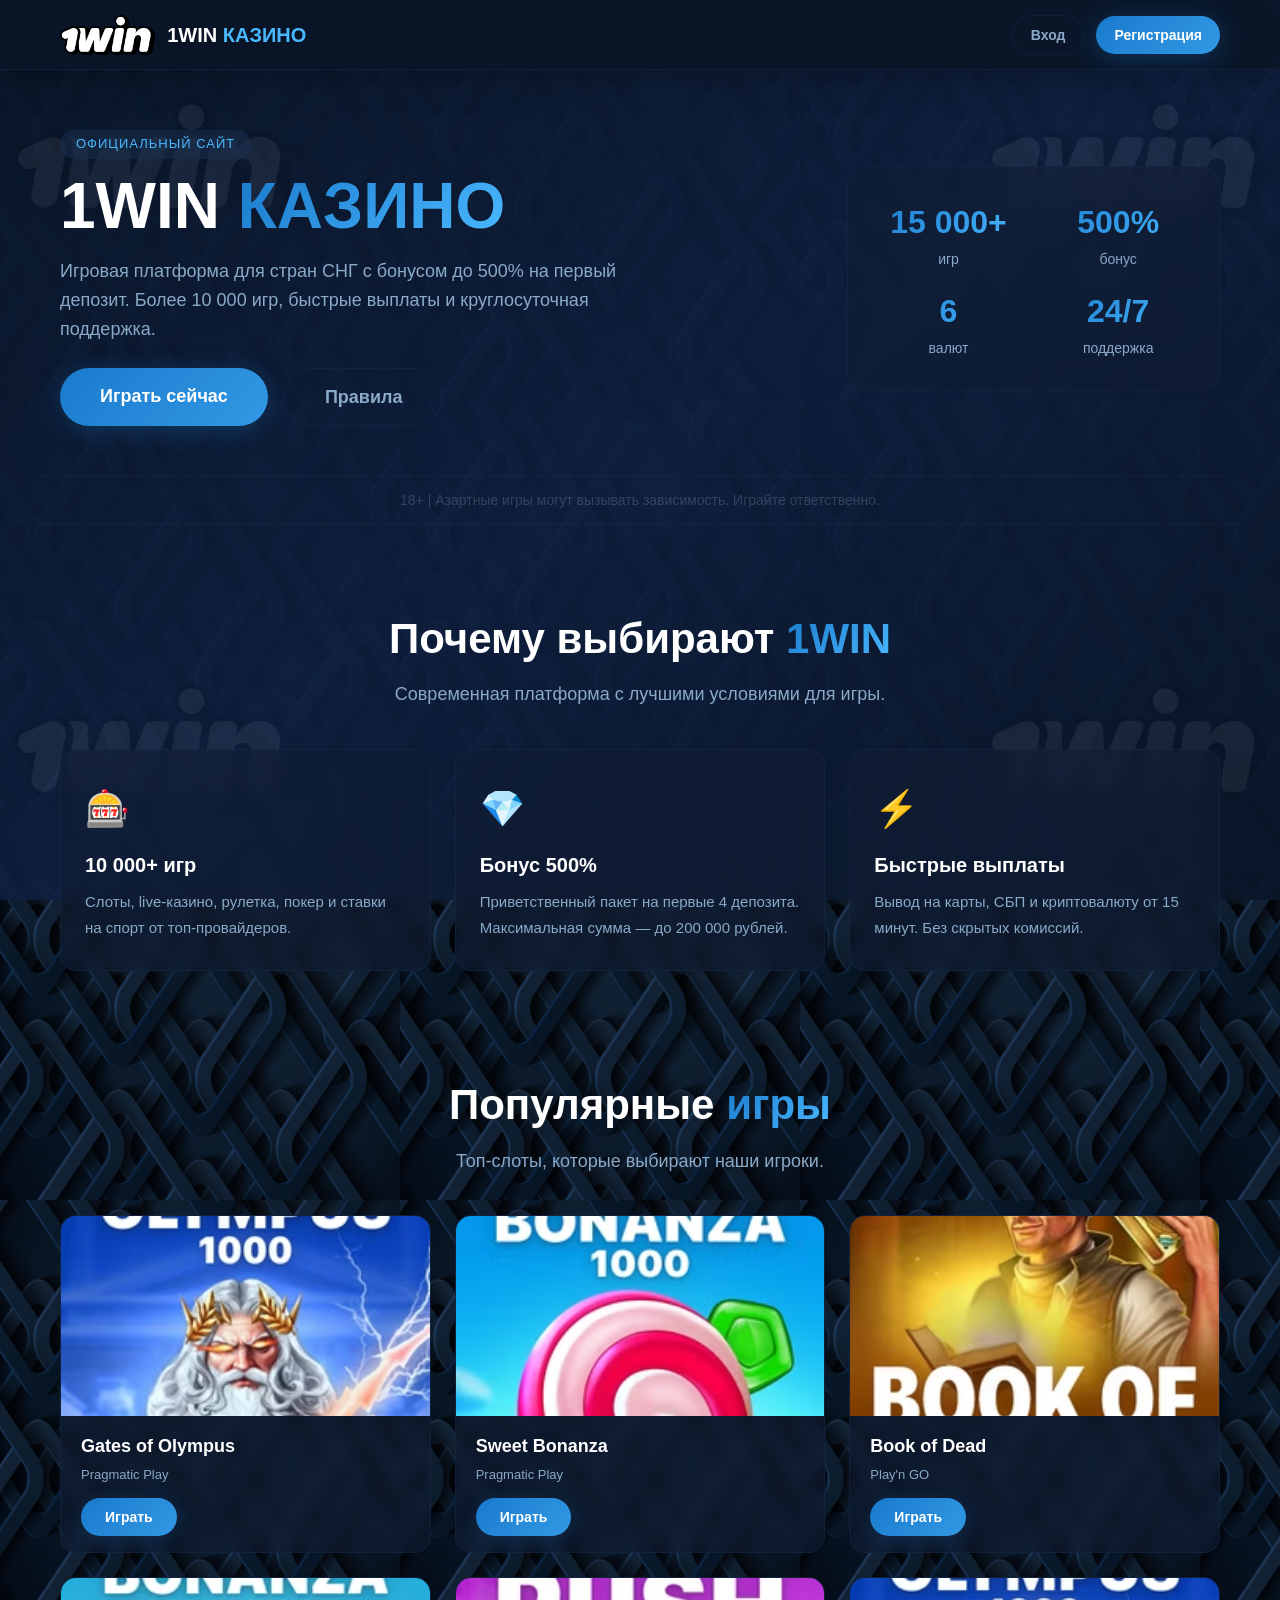
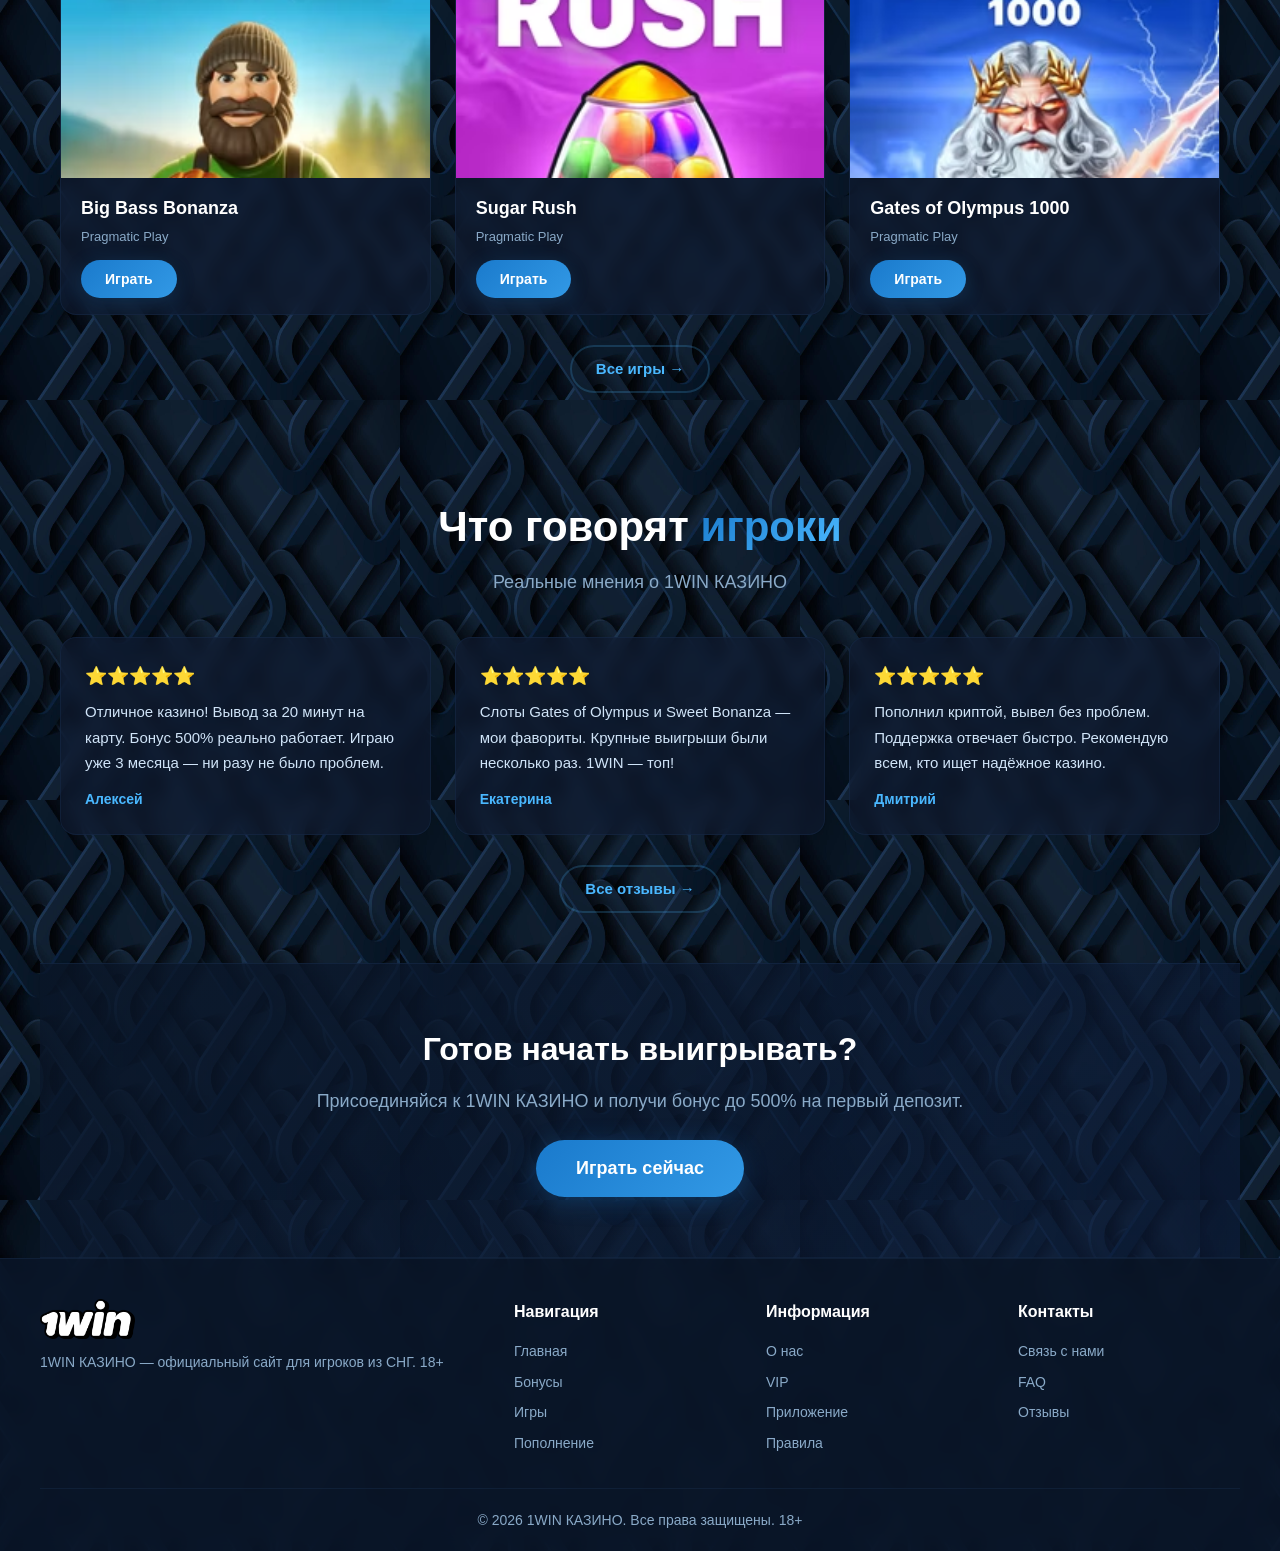
==== index.html @ a3e547de "Update index.html" ====
<!DOCTYPE html>
<html lang="ru">
<head>
    <meta charset="UTF-8">
    <meta name="viewport" content="width=device-width, initial-scale=1.0">
    <title>1WIN КАЗИНО — официальный сайт с бонусом 500%</title>
    <meta name="description" content="1WIN КАЗИНО — официальный сайт для СНГ. Регистрация, бонусы до 500%, более 10 000 игр, быстрые выплаты." />
    <link rel="canonical" href="https://1w-official.ru/" />
    <link rel="icon" type="image/x-icon" href="images/favicon.ico">
    <link rel="stylesheet" href="style.css">

    <script type="text/javascript">
        (function(m,e,t,r,i,k,a){
            m[i]=m[i]||function(){(m[i].a=m[i].a||[]).push(arguments)};
            m[i].l=1*new Date();
            for (var j = 0; j < document.scripts.length; j++) {if (document.scripts[j].src === r) { return; }}
            k=e.createElement(t),a=e.getElementsByTagName(t)[0],k.async=1,k.src=r,a.parentNode.insertBefore(k,a)
        })(window, document,'script','https://mc.yandex.ru/metrika/tag.js?id=111718532', 'ym');
        ym(111718532, 'init', {ssr:true, webvisor:true, clickmap:true, ecommerce:"dataLayer", accurateTrackBounce:true, trackLinks:true});
    </script>
    <noscript><div><img src="https://mc.yandex.ru/watch/111718532" style="position:absolute; left:-9999px;" alt="" /></div></noscript>
</head>
<body>

    <div class="bear-background"></div>
    <div class="bear-glow-1"></div>
    <div class="bear-glow-2"></div>
    <div class="bear-glow-3"></div>
    <div class="bear-glow-4"></div>

    <header>
        <div class="header-inner">
            <a href="/" class="brand">
                <img src="images/1win-logo.png" alt="1WIN КАЗИНО">
                <span>1WIN <span>КАЗИНО</span></span>
            </a>

            <!-- БУРГЕР-МЕНЮ (ТРИ ПОЛОСКИ) -->
            <button class="burger-btn" id="burgerBtn" aria-label="Открыть меню">
                <span></span><span></span><span></span>
            </button>

            <!-- ДЕСКТОПНОЕ МЕНЮ — СКРЫТО НАВСЕГДА -->
            <nav class="nav" id="desktopNav" style="display:none !important;">
            </nav>

            <div class="header-actions">
                <a href="https://one-vv8428.com/?p=1sjz" class="btn ghost" rel="nofollow sponsored">Вход</a>
                <a href="https://one-vv8428.com/?p=1sjz" class="btn primary" rel="nofollow sponsored">Регистрация</a>
            </div>
        </div>
    </header>

    <!-- МОБИЛЬНОЕ МЕНЮ (ВЫПАДАЮЩЕЕ) -->
    <div class="mobile-menu" id="mobileMenu">
        <a href="/" class="nav-link active">Главная</a>
        <a href="bonus.html" class="nav-link">Бонусы</a>
        <a href="games.html" class="nav-link">Игры</a>
        <a href="payment.html" class="nav-link">Пополнение</a>
        <a href="app.html" class="nav-link">Приложение</a>
        <a href="reviews.html" class="nav-link">Отзывы</a>
        <a href="about.html" class="nav-link">О нас</a>
        <a href="vip.html" class="nav-link">VIP</a>
        <a href="blog.html" class="nav-link">Блог</a>
        <a href="faq.html" class="nav-link">FAQ</a>
        <a href="contacts.html" class="nav-link">Контакты</a>
        <a href="rules.html" class="nav-link">Правила</a>
    </div>

    <main>
        <section class="hero">
            <div class="hero-grid">
                <div>
                    <span class="badge">Официальный сайт</span>
                    <h1 class="hero-title">1WIN <span>КАЗИНО</span></h1>
                    <p class="hero-desc">Игровая платформа для стран СНГ с бонусом до 500% на первый депозит. Более 10 000 игр, быстрые выплаты и круглосуточная поддержка.</p>
                    <div class="hero-buttons">
                        <a href="https://one-vv8428.com/?p=1sjz" class="btn primary large" rel="nofollow sponsored">Играть сейчас</a>
                        <a href="rules.html" class="btn ghost large">Правила</a>
                    </div>
                </div>
                <div class="stats">
                    <div><span>15 000+</span>игр</div>
                    <div><span>500%</span>бонус</div>
                    <div><span>6</span>валют</div>
                    <div><span>24/7</span>поддержка</div>
                </div>
            </div>
        </section>

        <div class="warning">18+ | Азартные игры могут вызывать зависимость. Играйте ответственно.</div>

        <section class="features">
            <h2 class="section-title">Почему выбирают <span>1WIN</span></h2>
            <p class="section-desc">Современная платформа с лучшими условиями для игры.</p>
            <div class="features-grid">
                <div class="feature-card"><span class="icon">🎰</span><h3>10 000+ игр</h3><p>Слоты, live-казино, рулетка, покер и ставки на спорт от топ-провайдеров.</p></div>
                <div class="feature-card"><span class="icon">💎</span><h3>Бонус 500%</h3><p>Приветственный пакет на первые 4 депозита. Максимальная сумма — до 200 000 рублей.</p></div>
                <div class="feature-card"><span class="icon">⚡</span><h3>Быстрые выплаты</h3><p>Вывод на карты, СБП и криптовалюту от 15 минут. Без скрытых комиссий.</p></div>
            </div>
        </section>

        <section class="games-section">
            <h2 class="section-title">Популярные <span>игры</span></h2>
            <p class="section-desc">Топ-слоты, которые выбирают наши игроки.</p>
            <div class="games-grid">
                <div class="game-card">
                    <img src="images/slot-1.jpg" alt="Gates of Olympus">
                    <div class="game-info"><h4>Gates of Olympus</h4><p>Pragmatic Play</p><a href="https://one-vv8428.com/?p=1sjz" class="btn game-btn" rel="nofollow sponsored">Играть</a></div>
                </div>
                <div class="game-card">
                    <img src="images/slot-2.jpg" alt="Sweet Bonanza">
                    <div class="game-info"><h4>Sweet Bonanza</h4><p>Pragmatic Play</p><a href="https://one-vv8428.com/?p=1sjz" class="btn game-btn" rel="nofollow sponsored">Играть</a></div>
                </div>
                <div class="game-card">
                    <img src="images/slot-3.jpg" alt="Book of Dead">
                    <div class="game-info"><h4>Book of Dead</h4><p>Play'n GO</p><a href="https://one-vv8428.com/?p=1sjz" class="btn game-btn" rel="nofollow sponsored">Играть</a></div>
                </div>
                <div class="game-card">
                    <img src="images/slot-4.jpg" alt="Big Bass Bonanza">
                    <div class="game-info"><h4>Big Bass Bonanza</h4><p>Pragmatic Play</p><a href="https://one-vv8428.com/?p=1sjz" class="btn game-btn" rel="nofollow sponsored">Играть</a></div>
                </div>
                <div class="game-card">
                    <img src="images/slot-5.jpg" alt="Sugar Rush">
                    <div class="game-info"><h4>Sugar Rush</h4><p>Pragmatic Play</p><a href="https://one-vv8428.com/?p=1sjz" class="btn game-btn" rel="nofollow sponsored">Играть</a></div>
                </div>
                <div class="game-card">
                    <img src="images/slot-6.jpg" alt="Gates of Olympus 1000">
                    <div class="game-info"><h4>Gates of Olympus 1000</h4><p>Pragmatic Play</p><a href="https://one-vv8428.com/?p=1sjz" class="btn game-btn" rel="nofollow sponsored">Играть</a></div>
                </div>
            </div>
            <div class="center-btn"><a href="games.html" class="btn secondary">Все игры →</a></div>
        </section>

        <section class="reviews-section">
            <h2 class="section-title">Что говорят <span>игроки</span></h2>
            <p class="section-desc">Реальные мнения о 1WIN КАЗИНО</p>
            <div class="reviews-grid">
                <div class="review-card"><div class="stars">⭐⭐⭐⭐⭐</div><p class="review-text">Отличное казино! Вывод за 20 минут на карту. Бонус 500% реально работает. Играю уже 3 месяца — ни разу не было проблем.</p><div class="review-author">Алексей</div></div>
                <div class="review-card"><div class="stars">⭐⭐⭐⭐⭐</div><p class="review-text">Слоты Gates of Olympus и Sweet Bonanza — мои фавориты. Крупные выигрыши были несколько раз. 1WIN — топ!</p><div class="review-author">Екатерина</div></div>
                <div class="review-card"><div class="stars">⭐⭐⭐⭐⭐</div><p class="review-text">Пополнил криптой, вывел без проблем. Поддержка отвечает быстро. Рекомендую всем, кто ищет надёжное казино.</p><div class="review-author">Дмитрий</div></div>
            </div>
            <div class="center-btn"><a href="reviews.html" class="btn secondary">Все отзывы →</a></div>
        </section>

        <section class="cta-section">
            <div class="cta-content">
                <h2>Готов начать выигрывать?</h2>
                <p>Присоединяйся к 1WIN КАЗИНО и получи бонус до 500% на первый депозит.</p>
                <a href="https://one-vv8428.com/?p=1sjz" class="btn primary large" rel="nofollow sponsored">Играть сейчас</a>
            </div>
        </section>
    </main>

    <footer>
        <div class="footer-grid">
            <div class="footer-brand">
                <img src="images/1win-logo.png" alt="1WIN КАЗИНО">
                <p>1WIN КАЗИНО — официальный сайт для игроков из СНГ. 18+</p>
            </div>
            <div class="footer-links"><h4>Навигация</h4><a href="/">Главная</a><a href="bonus.html">Бонусы</a><a href="games.html">Игры</a><a href="payment.html">Пополнение</a></div>
            <div class="footer-links"><h4>Информация</h4><a href="about.html">О нас</a><a href="vip.html">VIP</a><a href="app.html">Приложение</a><a href="rules.html">Правила</a></div>
            <div class="footer-links"><h4>Контакты</h4><a href="contacts.html">Связь с нами</a><a href="faq.html">FAQ</a><a href="reviews.html">Отзывы</a></div>
        </div>
        <div class="footer-bottom"><p>© 2026 1WIN КАЗИНО. Все права защищены. 18+</p></div>
    </footer>

    <div class="mobile-bar">
        <a href="https://one-vv8428.com/?p=1sjz" rel="nofollow sponsored">Вход</a>
        <a href="https://one-vv8428.com/?p=1sjz" class="btn primary" rel="nofollow sponsored">Играть</a>
    </div>

    <script>
        // ===== БУРГЕР-МЕНЮ =====
        const burgerBtn = document.getElementById('burgerBtn');
        const mobileMenu = document.getElementById('mobileMenu');

        burgerBtn.addEventListener('click', function() {
            this.classList.toggle('active');
            mobileMenu.classList.toggle('open');
        });

        document.querySelectorAll('.mobile-menu .nav-link').forEach(link => {
            link.addEventListener('click', function() {
                burgerBtn.classList.remove('active');
                mobileMenu.classList.remove('open');
            });
        });

        // ===== ЭФФЕКТ ЛОГОТИПА =====
        const logo = document.querySelector('.brand img');
        window.addEventListener('scroll', () => {
            let scroll = window.scrollY;
            let opacity = 1 - scroll / 500;
            let scale = 1 - scroll / 1500;
            if (opacity < 0) opacity = 0;
            if (scale < 0.7) scale = 0.7;
            if (logo) {
                logo.style.opacity = opacity;
                logo.style.transform = `scale(${scale})`;
            }
        });

        // ===== АНИМАЦИЯ ПОЯВЛЕНИЯ =====
        const elements = document.querySelectorAll('.feature-card, .game-card, .review-card');
        const observer = new IntersectionObserver((entries) => {
            entries.forEach(entry => {
                if (entry.isIntersecting) {
                    entry.target.style.opacity = '1';
                    entry.target.style.transform = 'translateY(0)';
                }
            });
        }, { threshold: 0.15 });

        elements.forEach(el => {
            el.style.opacity = '0';
            el.style.transform = 'translateY(40px)';
            el.style.transition = '0.7s ease';
            observer.observe(el);
        });
    </script>

</body>
</html>
---- style.css ----
/* =============================================
   1WIN КАЗИНО — ПРЕМИАЛЬНЫЙ НЕОН-СТИЛЬ
   ============================================= */

* {
    margin: 0;
    padding: 0;
    box-sizing: border-box;
    scroll-behavior: smooth;
}

:root {
    --bg-primary: #0a1628;
    --bg-secondary: #0f2040;
    --bg-card: rgba(17, 29, 53, 0.6);
    --accent-blue: #1a7acc;
    --accent-light: #4ab8ff;
    --text-white: #ffffff;
    --text-light: #d0e4f8;
    --text-muted: #8aaac8;
    --border-glow: rgba(26, 48, 80, 0.4);
}

body {
    font-family: 'Segoe UI', 'Arial', sans-serif;
    background: var(--bg-primary);
    color: var(--text-light);
    line-height: 1.6;
    padding-top: 70px;
    min-height: 100vh;
    background-image: url('images/bg-pattern.png');
    background-repeat: repeat;
    background-size: 400px 400px;
}

body::before {
    content: '';
    position: fixed;
    top: 0;
    left: 0;
    right: 0;
    bottom: 0;
    background: linear-gradient(145deg, rgba(10, 22, 40, 0.92) 0%, rgba(15, 32, 64, 0.85) 50%, rgba(10, 22, 40, 0.92) 100%);
    z-index: -1;
}

a { text-decoration: none; color: inherit; }
img { max-width: 100%; display: block; }

/* ===== ФОН С МЕДВЕДЯМИ ===== */
.bear-background { position: fixed; top: 0; left: 0; width: 100%; height: 100%; z-index: -1; }
.bear-glow-1, .bear-glow-2, .bear-glow-3, .bear-glow-4 {
    position: fixed;
    background-image: url('images/1win-logo.png');
    background-repeat: no-repeat;
    background-size: contain;
    background-position: center;
    pointer-events: none;
    z-index: -1;
    opacity: 0.06;
}
.bear-glow-1 { top: 2%; left: 1%; width: 280px; height: 280px; }
.bear-glow-2 { top: 2%; right: 1%; width: 280px; height: 280px; }
.bear-glow-3 { bottom: 2%; left: 1%; width: 280px; height: 280px; }
.bear-glow-4 { bottom: 2%; right: 1%; width: 280px; height: 280px; }

/* ===== ХЕДЕР ===== */
header {
    position: fixed;
    top: 0;
    left: 0;
    width: 100%;
    height: 70px;
    background: rgba(10, 22, 40, 0.92);
    backdrop-filter: blur(15px);
    z-index: 1000;
    border-bottom: 1px solid var(--border-glow);
    box-shadow: 0 2px 40px rgba(0, 0, 0, 0.3);
}

.header-inner {
    max-width: 1200px;
    margin: 0 auto;
    padding: 0 20px;
    display: flex;
    align-items: center;
    justify-content: space-between;
    height: 70px;
}

.brand {
    display: flex;
    align-items: center;
    gap: 12px;
    font-size: 20px;
    font-weight: 800;
    color: var(--text-white);
    flex-shrink: 0;
}

.brand img { height: 40px; width: auto; }
.brand span span { color: var(--accent-light); }

/* ===== БУРГЕР-МЕНЮ ===== */
.burger-btn {
    display: none;
    flex-direction: column;
    justify-content: space-between;
    width: 30px;
    height: 22px;
    background: transparent;
    border: none;
    cursor: pointer;
    padding: 0;
    margin-left: 12px;
    z-index: 1001;
}

.burger-btn span {
    display: block;
    width: 100%;
    height: 3px;
    background: var(--accent-light);
    border-radius: 3px;
    transition: all 0.3s ease;
}

.burger-btn.active span:nth-child(1) { transform: translateY(9px) rotate(45deg); }
.burger-btn.active span:nth-child(2) { opacity: 0; }
.burger-btn.active span:nth-child(3) { transform: translateY(-9px) rotate(-45deg); }

/* ===== ДЕСКТОПНАЯ НАВИГАЦИЯ ===== */
.nav {
    display: flex;
    gap: 6px;
    align-items: center;
    overflow-x: auto;
    padding: 0 10px;
    scrollbar-width: none;
    flex: 1;
    justify-content: center;
}

.nav::-webkit-scrollbar { display: none; }

.nav-link {
    color: var(--text-muted);
    font-size: 13px;
    font-weight: 500;
    padding: 6px 14px;
    border-radius: 20px;
    transition: all 0.3s ease;
    white-space: nowrap;
    border: 1px solid transparent;
}

.nav-link:hover,
.nav-link.active {
    color: var(--accent-light);
    background: rgba(74, 184, 255, 0.08);
    border-color: rgba(74, 184, 255, 0.15);
}

/* ===== МОБИЛЬНОЕ МЕНЮ ===== */
.mobile-menu {
    display: none;
    position: fixed;
    top: 70px;
    left: 0;
    width: 100%;
    background: rgba(10, 22, 40, 0.98);
    backdrop-filter: blur(15px);
    padding: 20px;
    flex-direction: column;
    gap: 6px;
    border-bottom: 1px solid var(--border-glow);
    z-index: 999;
    max-height: calc(100vh - 70px);
    overflow-y: auto;
}

.mobile-menu.open { display: flex; }

.mobile-menu .nav-link {
    font-size: 16px;
    padding: 12px 20px;
    border-radius: 12px;
    border: 1px solid rgba(255, 255, 255, 0.03);
    text-align: center;
    color: var(--text-muted);
}

.mobile-menu .nav-link:hover,
.mobile-menu .nav-link.active {
    background: rgba(74, 184, 255, 0.06);
    border-color: rgba(74, 184, 255, 0.1);
    color: var(--accent-light);
}

/* ===== КНОПКИ ===== */
.btn {
    display: inline-block;
    padding: 10px 24px;
    border-radius: 30px;
    font-weight: 600;
    font-size: 15px;
    transition: all 0.3s ease;
    border: none;
    cursor: pointer;
    text-align: center;
}

.btn.primary {
    background: linear-gradient(135deg, var(--accent-blue), var(--accent-light));
    color: var(--text-white);
    box-shadow: 0 4px 25px rgba(26, 124, 204, 0.3);
    background-size: 200% 200%;
    animation: gradientShift 4s ease infinite;
}

.btn.primary:hover {
    transform: scale(1.04);
    box-shadow: 0 8px 40px rgba(74, 184, 255, 0.35);
    animation: gradientShift 1.5s ease infinite;
}

.btn.ghost {
    background: transparent;
    color: var(--text-muted);
    border: 1px solid var(--border-glow);
}

.btn.ghost:hover { border-color: var(--accent-light); color: var(--accent-light); }

.btn.large { padding: 14px 40px; font-size: 18px; }

.btn.secondary {
    background: transparent;
    color: var(--accent-light);
    border: 2px solid rgba(74, 184, 255, 0.2);
}

.btn.secondary:hover {
    background: rgba(74, 184, 255, 0.05);
    border-color: rgba(74, 184, 255, 0.4);
    transform: translateY(-2px);
}

.btn.game-btn {
    background: linear-gradient(135deg, var(--accent-blue), var(--accent-light));
    color: var(--text-white);
    padding: 8px 24px;
    font-size: 14px;
    box-shadow: 0 4px 20px rgba(26, 124, 204, 0.2);
    background-size: 200% 200%;
    animation: gradientShift 4s ease infinite;
}

.btn.game-btn:hover {
    transform: scale(1.05);
    box-shadow: 0 6px 30px rgba(74, 184, 255, 0.3);
    animation: gradientShift 1.5s ease infinite;
}

@keyframes gradientShift {
    0% { background-position: 0% 50%; }
    50% { background-position: 100% 50%; }
    100% { background-position: 0% 50%; }
}

.header-actions {
    display: flex;
    align-items: center;
    gap: 12px;
    flex-shrink: 0;
}

.header-actions .btn { padding: 8px 18px; font-size: 14px; }

/* ===== ГЕРОЙ ===== */
.hero { padding: 60px 20px 80px; max-width: 1200px; margin: 0 auto; }
.hero-grid { display: grid; grid-template-columns: 2fr 1fr; gap: 40px; align-items: center; }

.badge {
    display: inline-block;
    background: rgba(26, 48, 80, 0.5);
    padding: 4px 16px;
    border-radius: 20px;
    font-size: 13px;
    text-transform: uppercase;
    letter-spacing: 1px;
    color: var(--accent-light);
    margin-bottom: 12px;
}

.hero-title {
    font-size: clamp(40px, 6vw, 64px);
    font-weight: 900;
    color: var(--text-white);
    line-height: 1.1;
}

.hero-title span {
    background: linear-gradient(135deg, var(--accent-blue), var(--accent-light));
    -webkit-background-clip: text;
    -webkit-text-fill-color: transparent;
}

.hero-desc {
    font-size: 18px;
    color: var(--text-muted);
    max-width: 600px;
    margin: 16px 0 24px;
}

.hero-buttons { display: flex; gap: 16px; flex-wrap: wrap; }

.stats {
    display: grid;
    grid-template-columns: 1fr 1fr;
    gap: 16px;
    background: var(--bg-card);
    backdrop-filter: blur(12px);
    border: 1px solid var(--border-glow);
    border-radius: 20px;
    padding: 30px 24px;
}

.stats div { text-align: center; }
.stats span {
    display: block;
    font-size: 32px;
    font-weight: 800;
    background: linear-gradient(135deg, var(--accent-blue), var(--accent-light));
    -webkit-background-clip: text;
    -webkit-text-fill-color: transparent;
}
.stats div { color: var(--text-muted); font-size: 14px; }

.warning {
    max-width: 1200px;
    margin: -30px auto 30px;
    padding: 12px 20px;
    text-align: center;
    font-size: 14px;
    color: rgba(200, 220, 240, 0.2);
    border-top: 1px solid rgba(255, 255, 255, 0.03);
    border-bottom: 1px solid rgba(255, 255, 255, 0.03);
}

section { max-width: 1200px; margin: 0 auto; padding: 50px 20px; }

.section-title {
    font-size: clamp(28px, 4vw, 42px);
    font-weight: 700;
    text-align: center;
    color: var(--text-white);
    margin-bottom: 8px;
}

.section-title span {
    background: linear-gradient(135deg, var(--accent-blue), var(--accent-light));
    -webkit-background-clip: text;
    -webkit-text-fill-color: transparent;
}

.section-desc {
    text-align: center;
    color: var(--text-muted);
    font-size: 18px;
    margin-bottom: 40px;
}

.features-grid {
    display: grid;
    grid-template-columns: repeat(auto-fit, minmax(280px, 1fr));
    gap: 24px;
}

.feature-card {
    background: var(--bg-card);
    backdrop-filter: blur(8px);
    border: 1px solid var(--border-glow);
    border-radius: 16px;
    padding: 30px 24px;
    transition: all 0.3s ease;
}

.feature-card:hover {
    border-color: var(--accent-light);
    transform: translateY(-4px);
    box-shadow: 0 8px 40px rgba(74, 184, 255, 0.05);
}

.feature-card .icon { font-size: 36px; display: block; margin-bottom: 12px; }
.feature-card h3 { color: var(--text-white); font-size: 20px; margin-bottom: 8px; }
.feature-card p { color: var(--text-muted); font-size: 15px; line-height: 1.7; }

.games-grid {
    display: grid;
    grid-template-columns: repeat(auto-fit, minmax(280px, 1fr));
    gap: 24px;
}

.game-card {
    background: var(--bg-card);
    backdrop-filter: blur(8px);
    border: 1px solid var(--border-glow);
    border-radius: 16px;
    overflow: hidden;
    transition: all 0.3s ease;
}

.game-card:hover {
    border-color: var(--accent-light);
    transform: translateY(-4px);
    box-shadow: 0 8px 40px rgba(74, 184, 255, 0.05);
}

.game-card img {
    width: 100%;
    height: 200px;
    object-fit: cover;
    display: block;
    background: var(--bg-secondary);
}

.game-info { padding: 16px 20px; }
.game-info h4 { color: var(--text-white); font-size: 18px; margin-bottom: 4px; }
.game-info p { color: var(--text-muted); font-size: 13px; margin-bottom: 12px; }

.reviews-grid {
    display: grid;
    grid-template-columns: repeat(auto-fit, minmax(280px, 1fr));
    gap: 24px;
}

.review-card {
    background: var(--bg-card);
    backdrop-filter: blur(8px);
    border: 1px solid var(--border-glow);
    border-radius: 16px;
    padding: 24px;
    transition: all 0.3s ease;
}

.review-card:hover { border-color: var(--accent-light); }
.review-card .stars { color: #ffd700; font-size: 18px; margin-bottom: 8px; }
.review-card .review-text { color: var(--text-light); font-size: 15px; line-height: 1.7; margin-bottom: 12px; }
.review-card .review-author { color: var(--accent-light); font-weight: 600; font-size: 14px; }

.center-btn { text-align: center; margin-top: 30px; }

.cta-section {
    background: linear-gradient(145deg, rgba(10, 22, 40, 0.8), rgba(15, 32, 64, 0.6));
    border-top: 1px solid var(--border-glow);
    border-bottom: 1px solid var(--border-glow);
    padding: 60px 20px;
}

.cta-content { max-width: 700px; margin: 0 auto; text-align: center; }
.cta-content h2 { font-size: 32px; color: var(--text-white); margin-bottom: 12px; }
.cta-content p { color: var(--text-muted); font-size: 18px; margin-bottom: 24px; }

footer {
    background: rgba(10, 22, 40, 0.85);
    backdrop-filter: blur(10px);
    border-top: 1px solid var(--border-glow);
    padding: 40px 20px 20px;
}

.footer-grid {
    max-width: 1200px;
    margin: 0 auto;
    display: grid;
    grid-template-columns: 2fr 1fr 1fr 1fr;
    gap: 30px;
}

.footer-brand img { height: 40px; width: auto; margin-bottom: 12px; }
.footer-brand p { color: var(--text-muted); font-size: 14px; }
.footer-links h4 { color: var(--text-white); font-size: 16px; margin-bottom: 12px; }
.footer-links a { display: block; color: var(--text-muted); font-size: 14px; padding: 4px 0; transition: 0.3s; }
.footer-links a:hover { color: var(--accent-light); }

.footer-bottom {
    max-width: 1200px;
    margin: 30px auto 0;
    padding-top: 20px;
    border-top: 1px solid var(--border-glow);
    text-align: center;
    color: var(--text-muted);
    font-size: 14px;
}

.mobile-bar {
    display: none;
    position: fixed;
    bottom: 0;
    left: 0;
    right: 0;
    background: rgba(10, 22, 40, 0.95);
    backdrop-filter: blur(16px);
    border-top: 1px solid var(--border-glow);
    padding: 10px;
    gap: 10px;
    z-index: 200;
}

.mobile-bar a {
    flex: 1;
    text-align: center;
    padding: 10px;
    border-radius: 30px;
    font-weight: 600;
    font-size: 14px;
}

.mobile-bar a:first-child {
    background: transparent;
    border: 1px solid var(--border-glow);
    color: var(--text-muted);
}

.mobile-bar a:last-child {
    background: linear-gradient(135deg, var(--accent-blue), var(--accent-light));
    color: var(--text-white);
}

/* ===== АДАПТИВ ===== */
@media (max-width: 992px) {
    .hero-grid { grid-template-columns: 1fr; }
    .footer-grid { grid-template-columns: 1fr 1fr; }
    .bear-glow-1, .bear-glow-2, .bear-glow-3, .bear-glow-4 {
        width: 150px !important;
        height: 150px !important;
        opacity: 0.04 !important;
    }
}

@media (max-width: 768px) {
    body { padding-top: 60px; }
    header { height: 60px; }
    .header-inner { height: 60px; }
    .brand img { height: 32px; }
    .brand span { font-size: 16px; }

    /* ===== НА МОБИЛКЕ СКРЫВАЕМ ДЕСКТОПНУЮ НАВИГАЦИЮ ===== */
    .nav {
        display: none !important;
    }

    /* ===== ПОКАЗЫВАЕМ БУРГЕР ===== */
    .burger-btn {
        display: flex !important;
    }

    .header-actions .btn { padding: 6px 14px; font-size: 12px; }
    .header-actions .btn.ghost { display: none; }

    .hero { padding: 30px 20px 60px; }
    .hero-title { font-size: 32px; }
    .stats { grid-template-columns: 1fr 1fr; padding: 20px; }
    .stats span { font-size: 24px; }
    .features-grid, .games-grid, .reviews-grid { grid-template-columns: 1fr; }
    .footer-grid { grid-template-columns: 1fr; }
    .mobile-bar { display: flex; }
    footer { padding-bottom: 80px; }
    .game-card img { height: 160px; }
    .bear-glow-1, .bear-glow-2, .bear-glow-3, .bear-glow-4 { display: none; }
}

@media (max-width: 480px) {
    .hero-title { font-size: 26px; }
    .btn.large { padding: 12px 24px; font-size: 16px; }
    .hero-buttons { flex-direction: column; }
    .hero-buttons .btn { width: 100%; text-align: center; }
    .stats { grid-template-columns: 1fr 1fr; gap: 12px; padding: 16px; }
    .stats span { font-size: 20px; }
    .game-card img { height: 140px; }
}
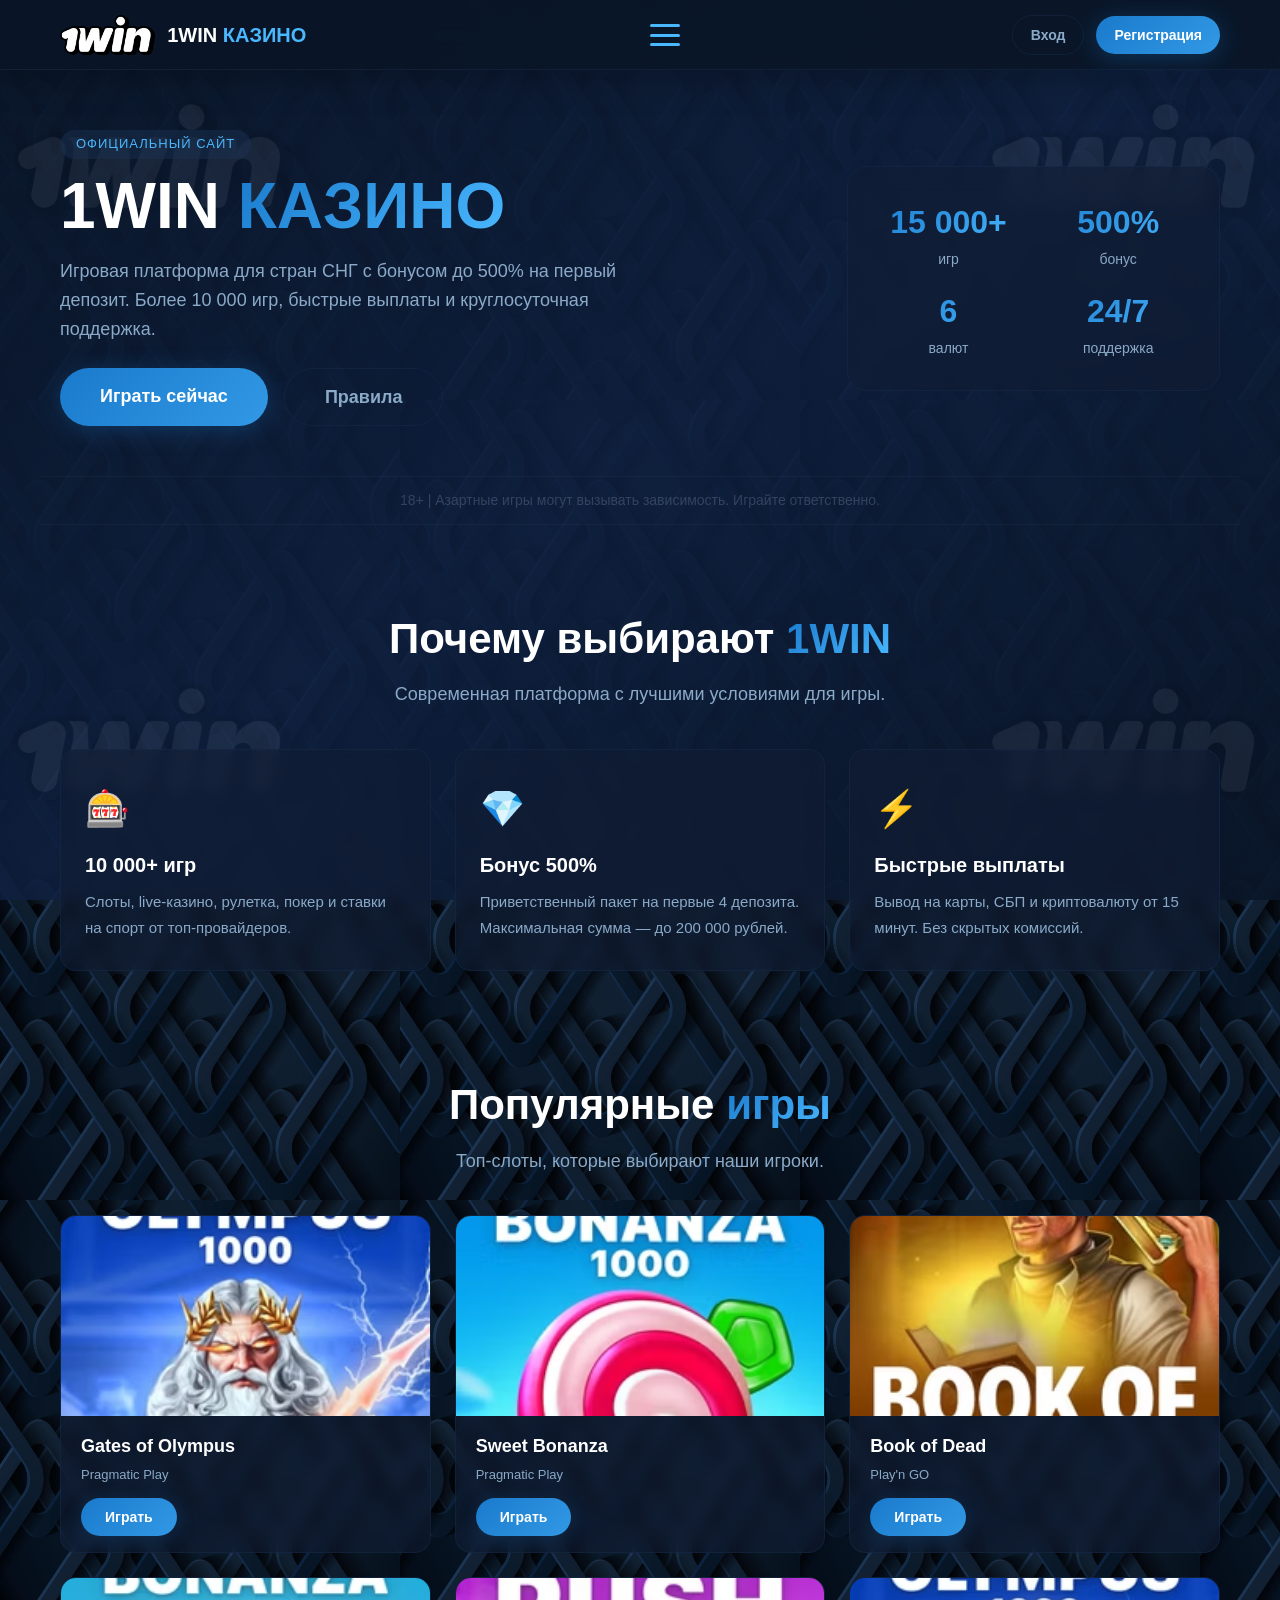
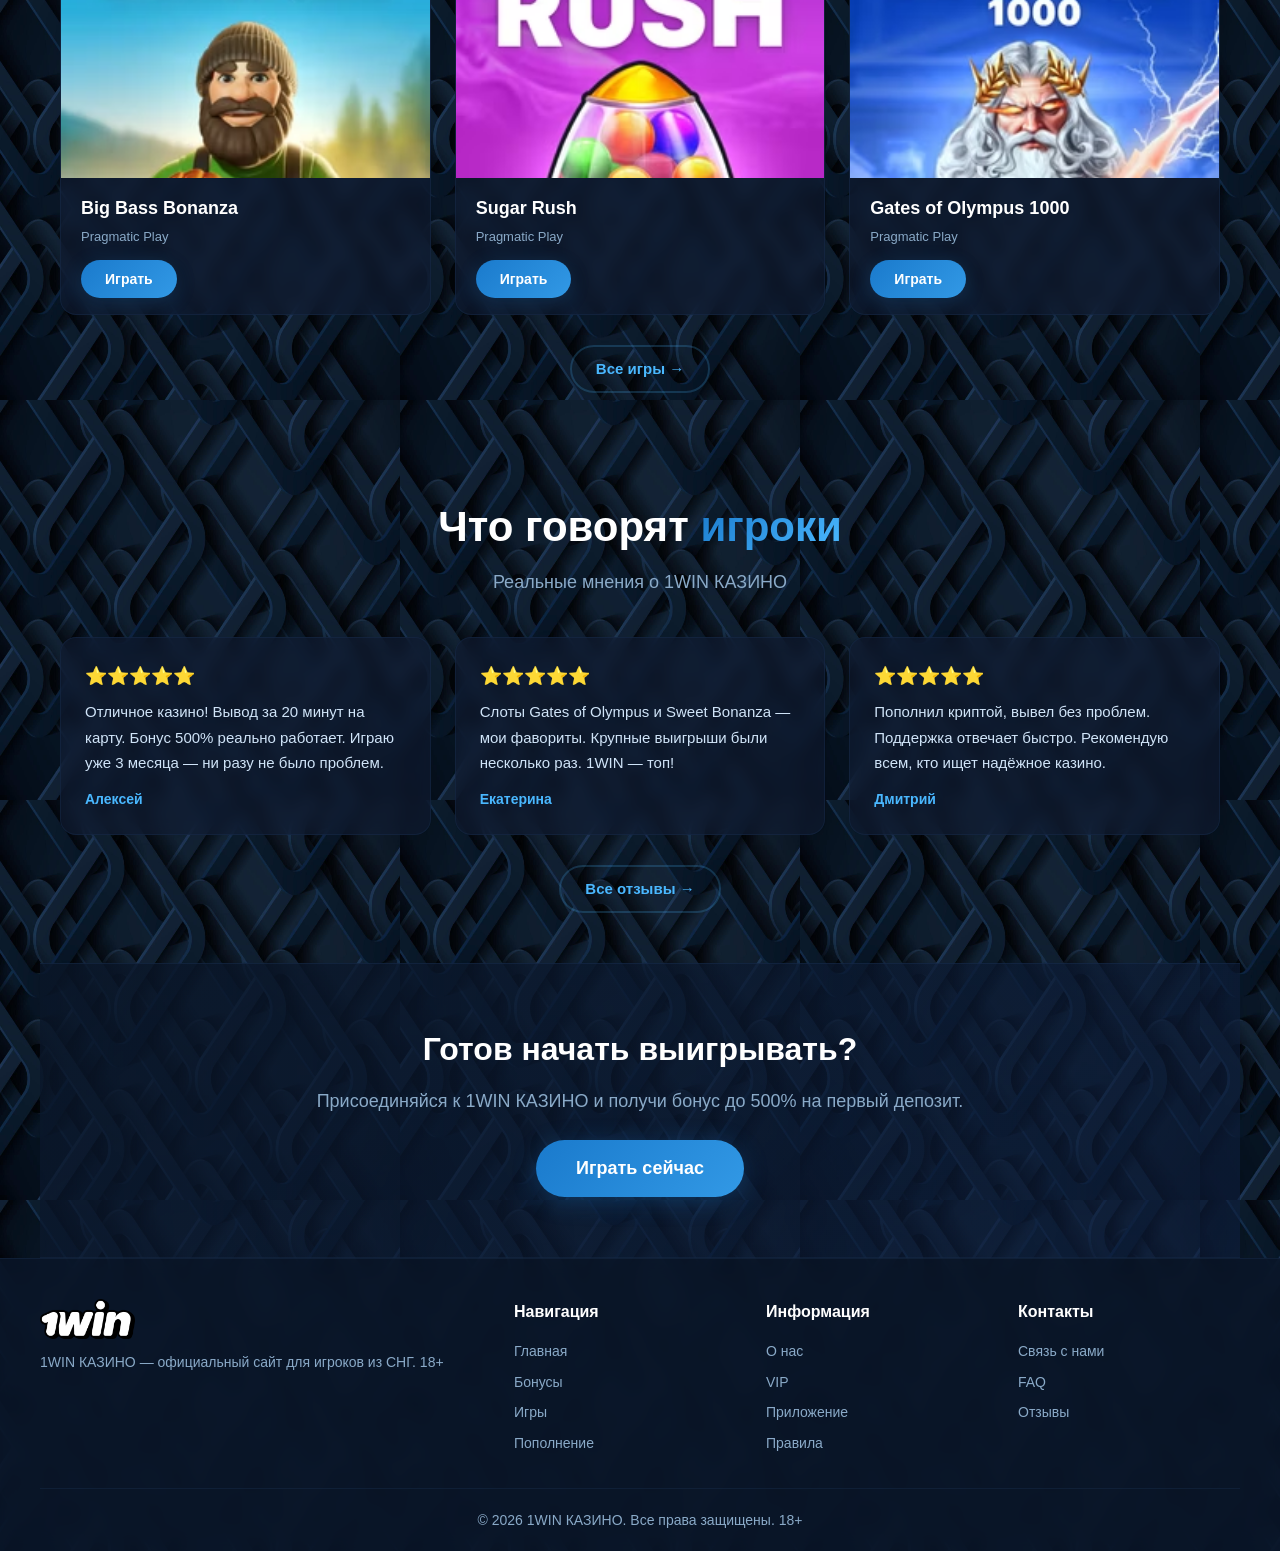
==== commit c044acf5: "Update index.html" ====
--- a/index.html
+++ b/index.html
@@ -35,12 +35,12 @@
                 <span>1WIN <span>КАЗИНО</span></span>
             </a>
 
-            <!-- БУРГЕР-МЕНЮ (ТРИ ПОЛОСКИ) -->
+            <!-- БУРГЕР-МЕНЮ -->
             <button class="burger-btn" id="burgerBtn" aria-label="Открыть меню">
                 <span></span><span></span><span></span>
             </button>
 
-            <!-- ДЕСКТОПНОЕ МЕНЮ — СКРЫТО НАВСЕГДА -->
+            <!-- ДЕСКТОПНОЕ МЕНЮ (СКРЫТО) -->
             <nav class="nav" id="desktopNav" style="display:none !important;">
             </nav>
 
@@ -51,20 +51,20 @@
         </div>
     </header>
 
-    <!-- МОБИЛЬНОЕ МЕНЮ (ВЫПАДАЮЩЕЕ) -->
+    <!-- ===== МОБИЛЬНОЕ МЕНЮ (С ИКОНКАМИ) ===== -->
     <div class="mobile-menu" id="mobileMenu">
-        <a href="/" class="nav-link active">Главная</a>
-        <a href="bonus.html" class="nav-link">Бонусы</a>
-        <a href="games.html" class="nav-link">Игры</a>
-        <a href="payment.html" class="nav-link">Пополнение</a>
-        <a href="app.html" class="nav-link">Приложение</a>
-        <a href="reviews.html" class="nav-link">Отзывы</a>
-        <a href="about.html" class="nav-link">О нас</a>
-        <a href="vip.html" class="nav-link">VIP</a>
-        <a href="blog.html" class="nav-link">Блог</a>
-        <a href="faq.html" class="nav-link">FAQ</a>
-        <a href="contacts.html" class="nav-link">Контакты</a>
-        <a href="rules.html" class="nav-link">Правила</a>
+        <a href="/" class="nav-link active"><span class="icon">🏠</span> Главная</a>
+        <a href="bonus.html" class="nav-link"><span class="icon">🎁</span> Бонусы</a>
+        <a href="games.html" class="nav-link"><span class="icon">🎰</span> Игры</a>
+        <a href="payment.html" class="nav-link"><span class="icon">💳</span> Пополнение</a>
+        <a href="app.html" class="nav-link"><span class="icon">📱</span> Приложение</a>
+        <a href="reviews.html" class="nav-link"><span class="icon">⭐</span> Отзывы</a>
+        <a href="about.html" class="nav-link"><span class="icon">ℹ️</span> О нас</a>
+        <a href="vip.html" class="nav-link"><span class="icon">👑</span> VIP</a>
+        <a href="blog.html" class="nav-link"><span class="icon">📝</span> Блог</a>
+        <a href="faq.html" class="nav-link"><span class="icon">❓</span> FAQ</a>
+        <a href="contacts.html" class="nav-link"><span class="icon">📞</span> Контакты</a>
+        <a href="rules.html" class="nav-link"><span class="icon">📋</span> Правила</a>
     </div>
 
     <main>
--- a/style.css
+++ b/style.css
@@ -1,5 +1,5 @@
 /* =============================================
-   1WIN КАЗИНО — ПРЕМИАЛЬНЫЙ НЕОН-СТИЛЬ
+   1WIN КАЗИНО — ПРОСТОЙ СТИЛЬ
    ============================================= */
 
 * {
@@ -103,7 +103,7 @@
 
 /* ===== БУРГЕР-МЕНЮ ===== */
 .burger-btn {
-    display: none;
+    display: flex;
     flex-direction: column;
     justify-content: space-between;
     width: 30px;
@@ -129,36 +129,9 @@
 .burger-btn.active span:nth-child(2) { opacity: 0; }
 .burger-btn.active span:nth-child(3) { transform: translateY(-9px) rotate(-45deg); }
 
-/* ===== ДЕСКТОПНАЯ НАВИГАЦИЯ ===== */
+/* ===== ДЕСКТОПНАЯ НАВИГАЦИЯ — СКРЫТА ===== */
 .nav {
-    display: flex;
-    gap: 6px;
-    align-items: center;
-    overflow-x: auto;
-    padding: 0 10px;
-    scrollbar-width: none;
-    flex: 1;
-    justify-content: center;
-}
-
-.nav::-webkit-scrollbar { display: none; }
-
-.nav-link {
-    color: var(--text-muted);
-    font-size: 13px;
-    font-weight: 500;
-    padding: 6px 14px;
-    border-radius: 20px;
-    transition: all 0.3s ease;
-    white-space: nowrap;
-    border: 1px solid transparent;
-}
-
-.nav-link:hover,
-.nav-link.active {
-    color: var(--accent-light);
-    background: rgba(74, 184, 255, 0.08);
-    border-color: rgba(74, 184, 255, 0.15);
+    display: none !important;
 }
 
 /* ===== МОБИЛЬНОЕ МЕНЮ ===== */
@@ -528,36 +501,14 @@
 }
 
 /* ===== АДАПТИВ ===== */
-@media (max-width: 992px) {
-    .hero-grid { grid-template-columns: 1fr; }
-    .footer-grid { grid-template-columns: 1fr 1fr; }
-    .bear-glow-1, .bear-glow-2, .bear-glow-3, .bear-glow-4 {
-        width: 150px !important;
-        height: 150px !important;
-        opacity: 0.04 !important;
-    }
-}
-
 @media (max-width: 768px) {
     body { padding-top: 60px; }
     header { height: 60px; }
     .header-inner { height: 60px; }
     .brand img { height: 32px; }
     .brand span { font-size: 16px; }
-
-    /* ===== НА МОБИЛКЕ СКРЫВАЕМ ДЕСКТОПНУЮ НАВИГАЦИЮ ===== */
-    .nav {
-        display: none !important;
-    }
-
-    /* ===== ПОКАЗЫВАЕМ БУРГЕР ===== */
-    .burger-btn {
-        display: flex !important;
-    }
-
     .header-actions .btn { padding: 6px 14px; font-size: 12px; }
     .header-actions .btn.ghost { display: none; }
-
     .hero { padding: 30px 20px 60px; }
     .hero-title { font-size: 32px; }
     .stats { grid-template-columns: 1fr 1fr; padding: 20px; }
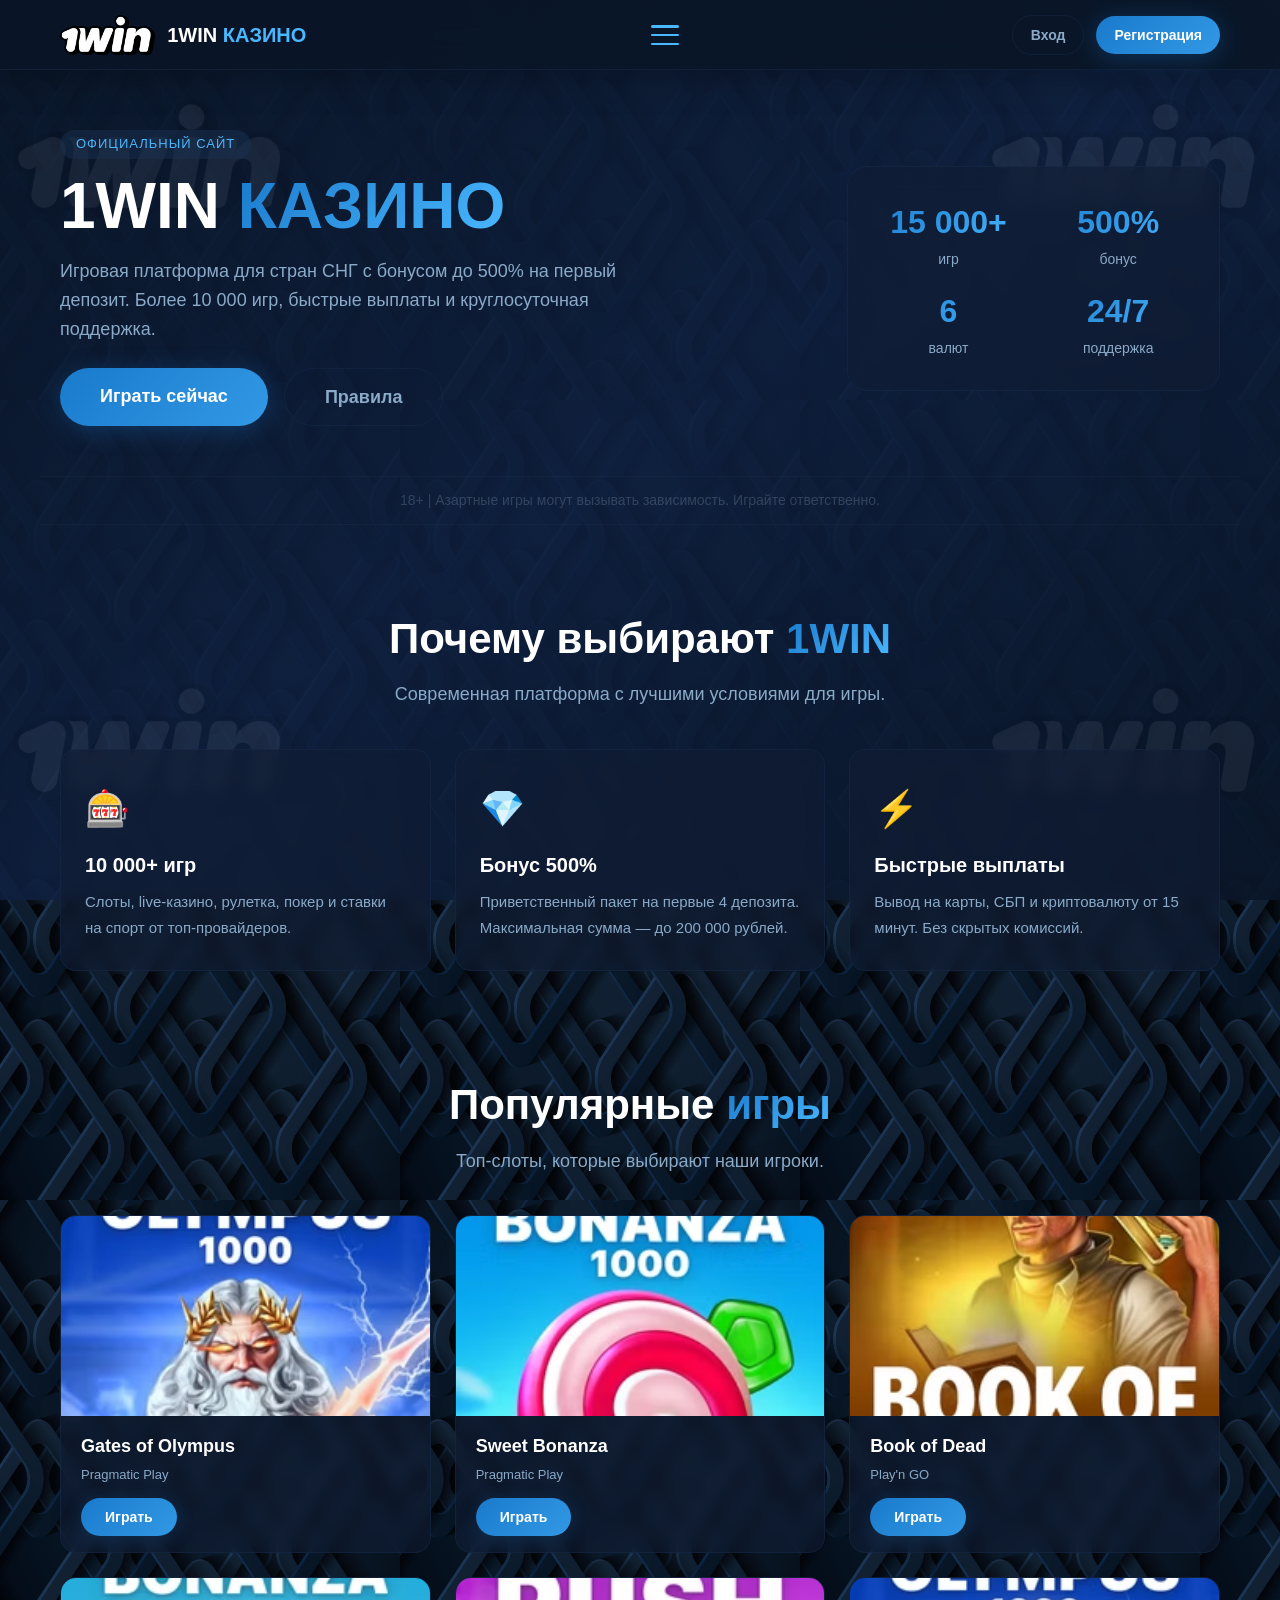
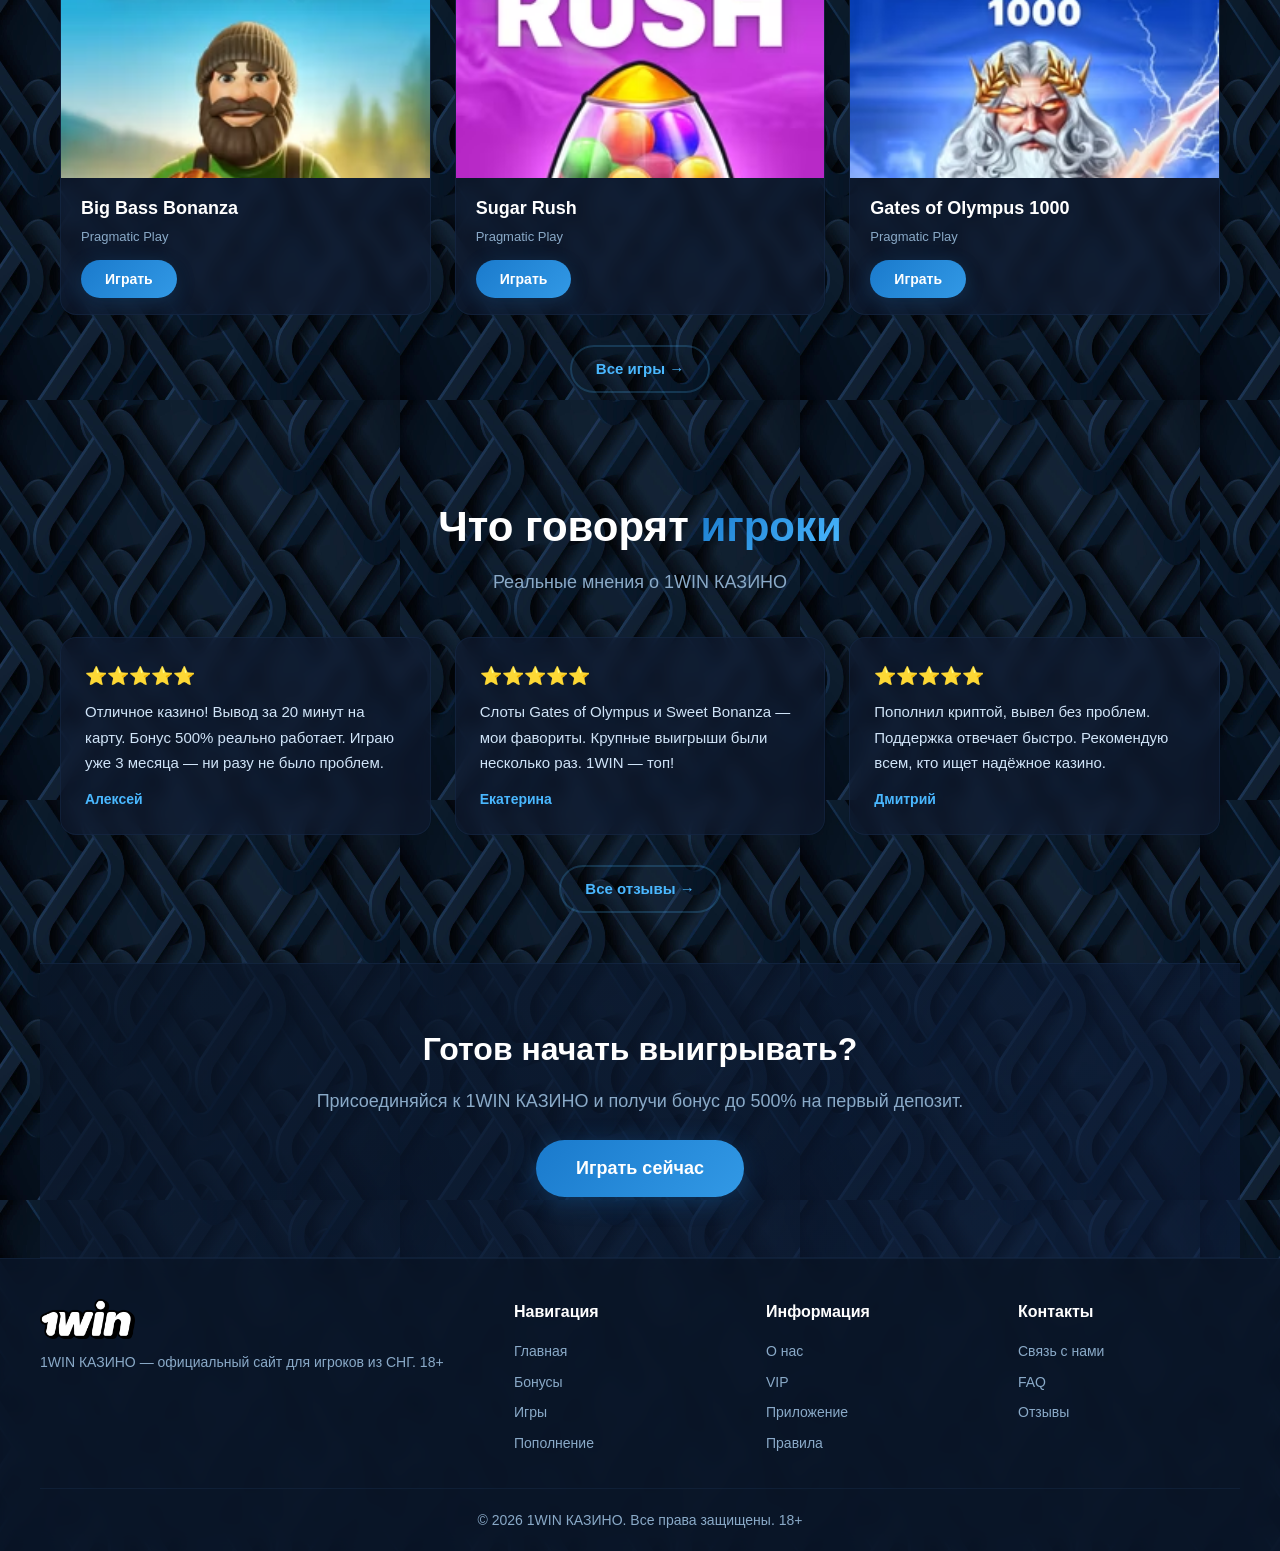
==== commit 8aa5e5f5: "Update index.html" ====
--- a/index.html
+++ b/index.html
@@ -1,3 +1,4 @@
+
 <!DOCTYPE html>
 <html lang="ru">
 <head>
@@ -35,14 +36,11 @@
                 <span>1WIN <span>КАЗИНО</span></span>
             </a>
 
-            <!-- БУРГЕР-МЕНЮ -->
             <button class="burger-btn" id="burgerBtn" aria-label="Открыть меню">
                 <span></span><span></span><span></span>
             </button>
 
-            <!-- ДЕСКТОПНОЕ МЕНЮ (СКРЫТО) -->
-            <nav class="nav" id="desktopNav" style="display:none !important;">
-            </nav>
+            <nav class="nav" id="desktopNav" style="display:none !important;"></nav>
 
             <div class="header-actions">
                 <a href="https://one-vv8428.com/?p=1sjz" class="btn ghost" rel="nofollow sponsored">Вход</a>
@@ -51,7 +49,7 @@
         </div>
     </header>
 
-    <!-- ===== МОБИЛЬНОЕ МЕНЮ (С ИКОНКАМИ) ===== -->
+    <!-- ===== АККУРАТНОЕ ВЫПАДАЮЩЕЕ МЕНЮ ===== -->
     <div class="mobile-menu" id="mobileMenu">
         <a href="/" class="nav-link active"><span class="icon">🏠</span> Главная</a>
         <a href="bonus.html" class="nav-link"><span class="icon">🎁</span> Бонусы</a>
@@ -180,11 +178,20 @@
             mobileMenu.classList.toggle('open');
         });
 
+        // Закрываем меню при клике на ссылку
         document.querySelectorAll('.mobile-menu .nav-link').forEach(link => {
             link.addEventListener('click', function() {
                 burgerBtn.classList.remove('active');
                 mobileMenu.classList.remove('open');
             });
+        });
+
+        // Закрываем меню при клике вне его
+        document.addEventListener('click', function(e) {
+            if (!e.target.closest('.mobile-menu') && !e.target.closest('.burger-btn')) {
+                burgerBtn.classList.remove('active');
+                mobileMenu.classList.remove('open');
+            }
         });
 
         // ===== ЭФФЕКТ ЛОГОТИПА =====
--- a/style.css
+++ b/style.css
@@ -1,5 +1,5 @@
 /* =============================================
-   1WIN КАЗИНО — ПРОСТОЙ СТИЛЬ
+   1WIN КАЗИНО — АККУРАТНОЕ ВЫПАДАЮЩЕЕ МЕНЮ
    ============================================= */
 
 * {
@@ -101,13 +101,13 @@
 .brand img { height: 40px; width: auto; }
 .brand span span { color: var(--accent-light); }
 
-/* ===== БУРГЕР-МЕНЮ ===== */
+/* ===== БУРГЕР-МЕНЮ (АККУРАТНЫЙ) ===== */
 .burger-btn {
     display: flex;
     flex-direction: column;
     justify-content: space-between;
-    width: 30px;
-    height: 22px;
+    width: 28px;
+    height: 20px;
     background: transparent;
     border: none;
     cursor: pointer;
@@ -119,55 +119,86 @@
 .burger-btn span {
     display: block;
     width: 100%;
-    height: 3px;
+    height: 2.5px;
     background: var(--accent-light);
-    border-radius: 3px;
+    border-radius: 4px;
     transition: all 0.3s ease;
 }
 
-.burger-btn.active span:nth-child(1) { transform: translateY(9px) rotate(45deg); }
-.burger-btn.active span:nth-child(2) { opacity: 0; }
-.burger-btn.active span:nth-child(3) { transform: translateY(-9px) rotate(-45deg); }
-
-/* ===== ДЕСКТОПНАЯ НАВИГАЦИЯ — СКРЫТА ===== */
+.burger-btn.active span:nth-child(1) {
+    transform: translateY(8.5px) rotate(45deg);
+}
+.burger-btn.active span:nth-child(2) {
+    opacity: 0;
+    transform: scaleX(0);
+}
+.burger-btn.active span:nth-child(3) {
+    transform: translateY(-8.5px) rotate(-45deg);
+}
+
+/* ===== ДЕСКТОПНАЯ НАВИГАЦИЯ (СКРЫТА) ===== */
 .nav {
     display: none !important;
 }
 
-/* ===== МОБИЛЬНОЕ МЕНЮ ===== */
+/* ===== ВЫПАДАЮЩЕЕ МЕНЮ (АККУРАТНОЕ) ===== */
 .mobile-menu {
     display: none;
     position: fixed;
     top: 70px;
-    left: 0;
-    width: 100%;
-    background: rgba(10, 22, 40, 0.98);
-    backdrop-filter: blur(15px);
-    padding: 20px;
+    right: 20px;
+    width: 260px;
+    max-height: calc(100vh - 90px);
+    overflow-y: auto;
+    background: rgba(10, 22, 40, 0.97);
+    backdrop-filter: blur(20px);
+    border: 1px solid var(--border-glow);
+    border-radius: 16px;
+    padding: 10px 0;
     flex-direction: column;
-    gap: 6px;
-    border-bottom: 1px solid var(--border-glow);
+    gap: 2px;
     z-index: 999;
-    max-height: calc(100vh - 70px);
-    overflow-y: auto;
-}
-
-.mobile-menu.open { display: flex; }
+    transform: translateY(-10px) scale(0.95);
+    opacity: 0;
+    transition: all 0.25s cubic-bezier(0.4, 0, 0.2, 1);
+    box-shadow: 0 20px 60px rgba(0, 0, 0, 0.6);
+}
+
+.mobile-menu.open {
+    display: flex;
+    transform: translateY(0) scale(1);
+    opacity: 1;
+}
 
 .mobile-menu .nav-link {
-    font-size: 16px;
-    padding: 12px 20px;
-    border-radius: 12px;
-    border: 1px solid rgba(255, 255, 255, 0.03);
-    text-align: center;
+    font-size: 14px;
+    font-weight: 500;
+    padding: 10px 18px;
+    border-radius: 8px;
     color: var(--text-muted);
-}
-
-.mobile-menu .nav-link:hover,
+    transition: all 0.2s ease;
+    display: flex;
+    align-items: center;
+    gap: 10px;
+    border: none;
+}
+
+.mobile-menu .nav-link .icon {
+    font-size: 18px;
+    width: 28px;
+    text-align: center;
+    flex-shrink: 0;
+}
+
+.mobile-menu .nav-link:hover {
+    background: rgba(74, 184, 255, 0.06);
+    color: var(--accent-light);
+}
+
 .mobile-menu .nav-link.active {
-    background: rgba(74, 184, 255, 0.06);
-    border-color: rgba(74, 184, 255, 0.1);
+    background: rgba(74, 184, 255, 0.08);
     color: var(--accent-light);
+    font-weight: 600;
 }
 
 /* ===== КНОПКИ ===== */
@@ -507,8 +538,13 @@
     .header-inner { height: 60px; }
     .brand img { height: 32px; }
     .brand span { font-size: 16px; }
+    .burger-btn { width: 24px; height: 17px; }
+    .burger-btn span { height: 2px; }
     .header-actions .btn { padding: 6px 14px; font-size: 12px; }
     .header-actions .btn.ghost { display: none; }
+    .mobile-menu { width: 220px; right: 10px; top: 60px; }
+    .mobile-menu .nav-link { font-size: 13px; padding: 8px 14px; }
+    .mobile-menu .nav-link .icon { font-size: 16px; width: 24px; }
     .hero { padding: 30px 20px 60px; }
     .hero-title { font-size: 32px; }
     .stats { grid-template-columns: 1fr 1fr; padding: 20px; }
@@ -529,4 +565,5 @@
     .stats { grid-template-columns: 1fr 1fr; gap: 12px; padding: 16px; }
     .stats span { font-size: 20px; }
     .game-card img { height: 140px; }
-}
+    .mobile-menu { width: 200px; right: 8px; }
+}
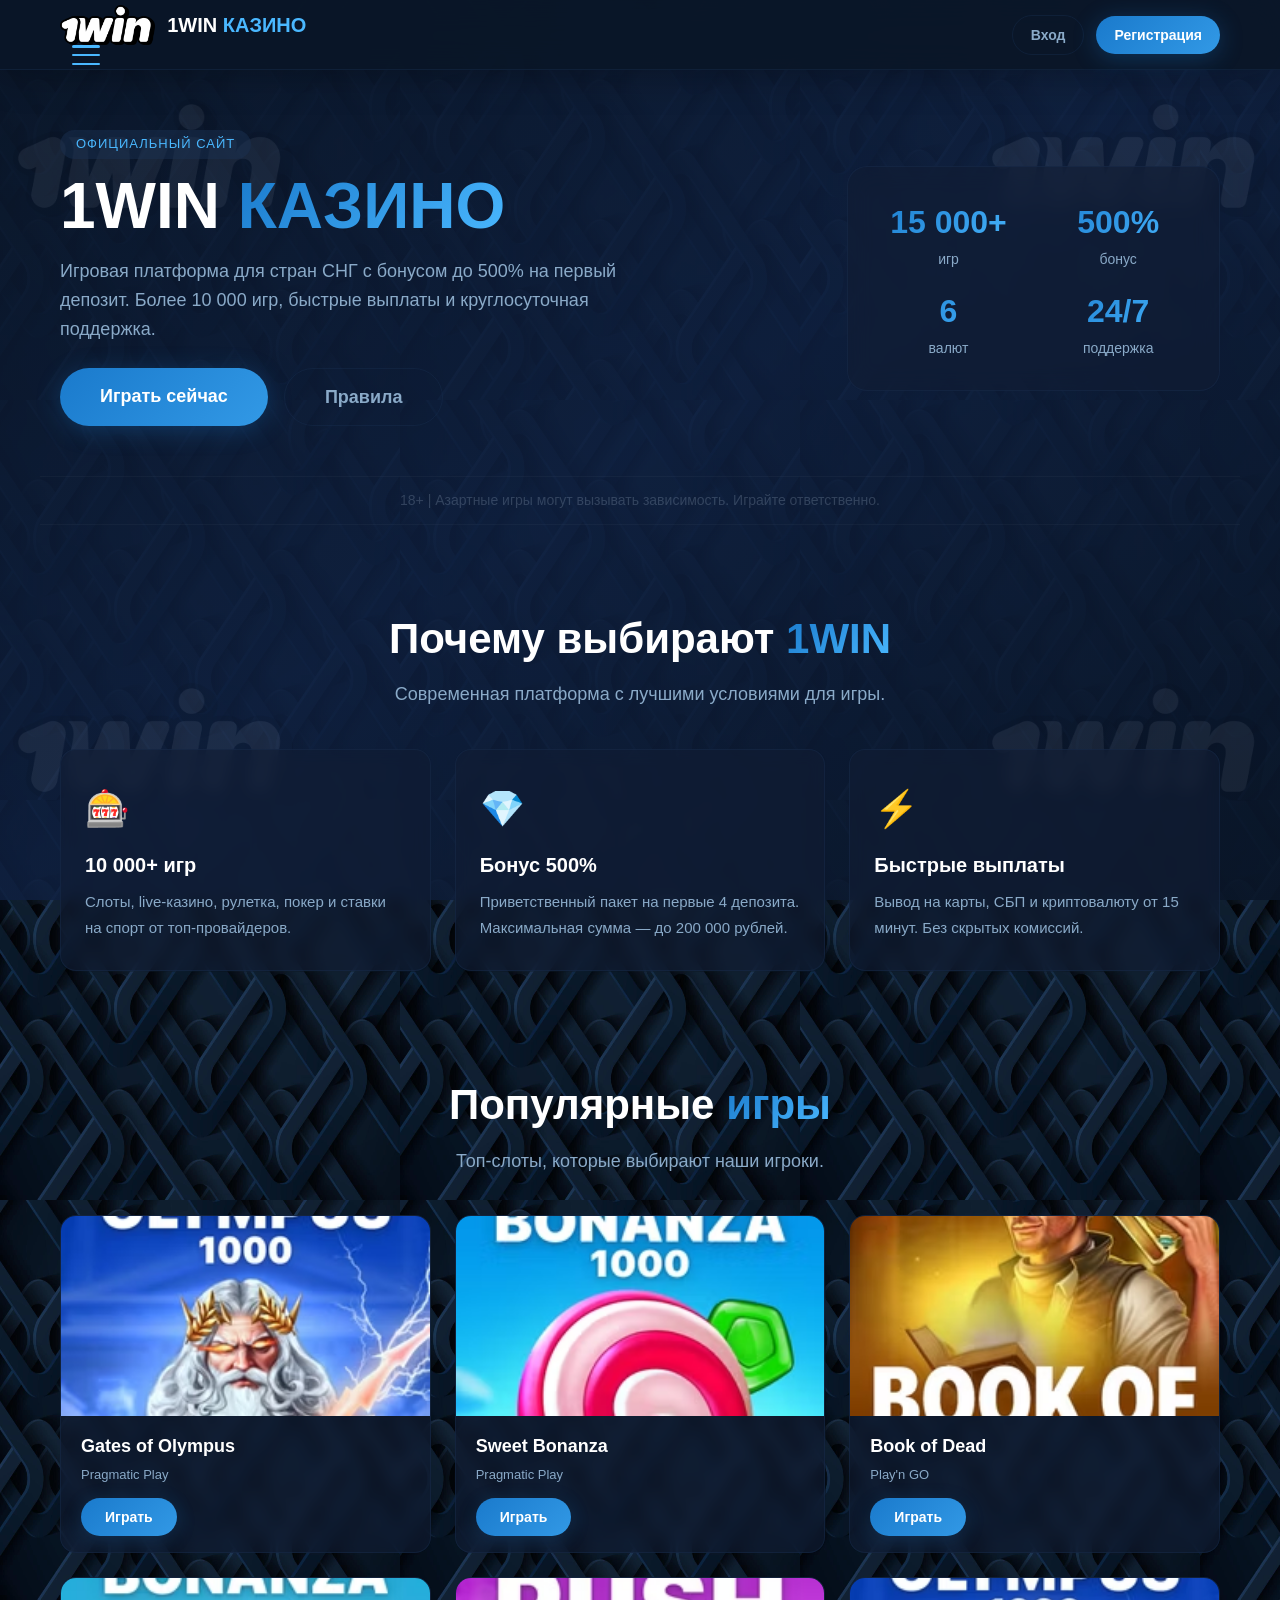
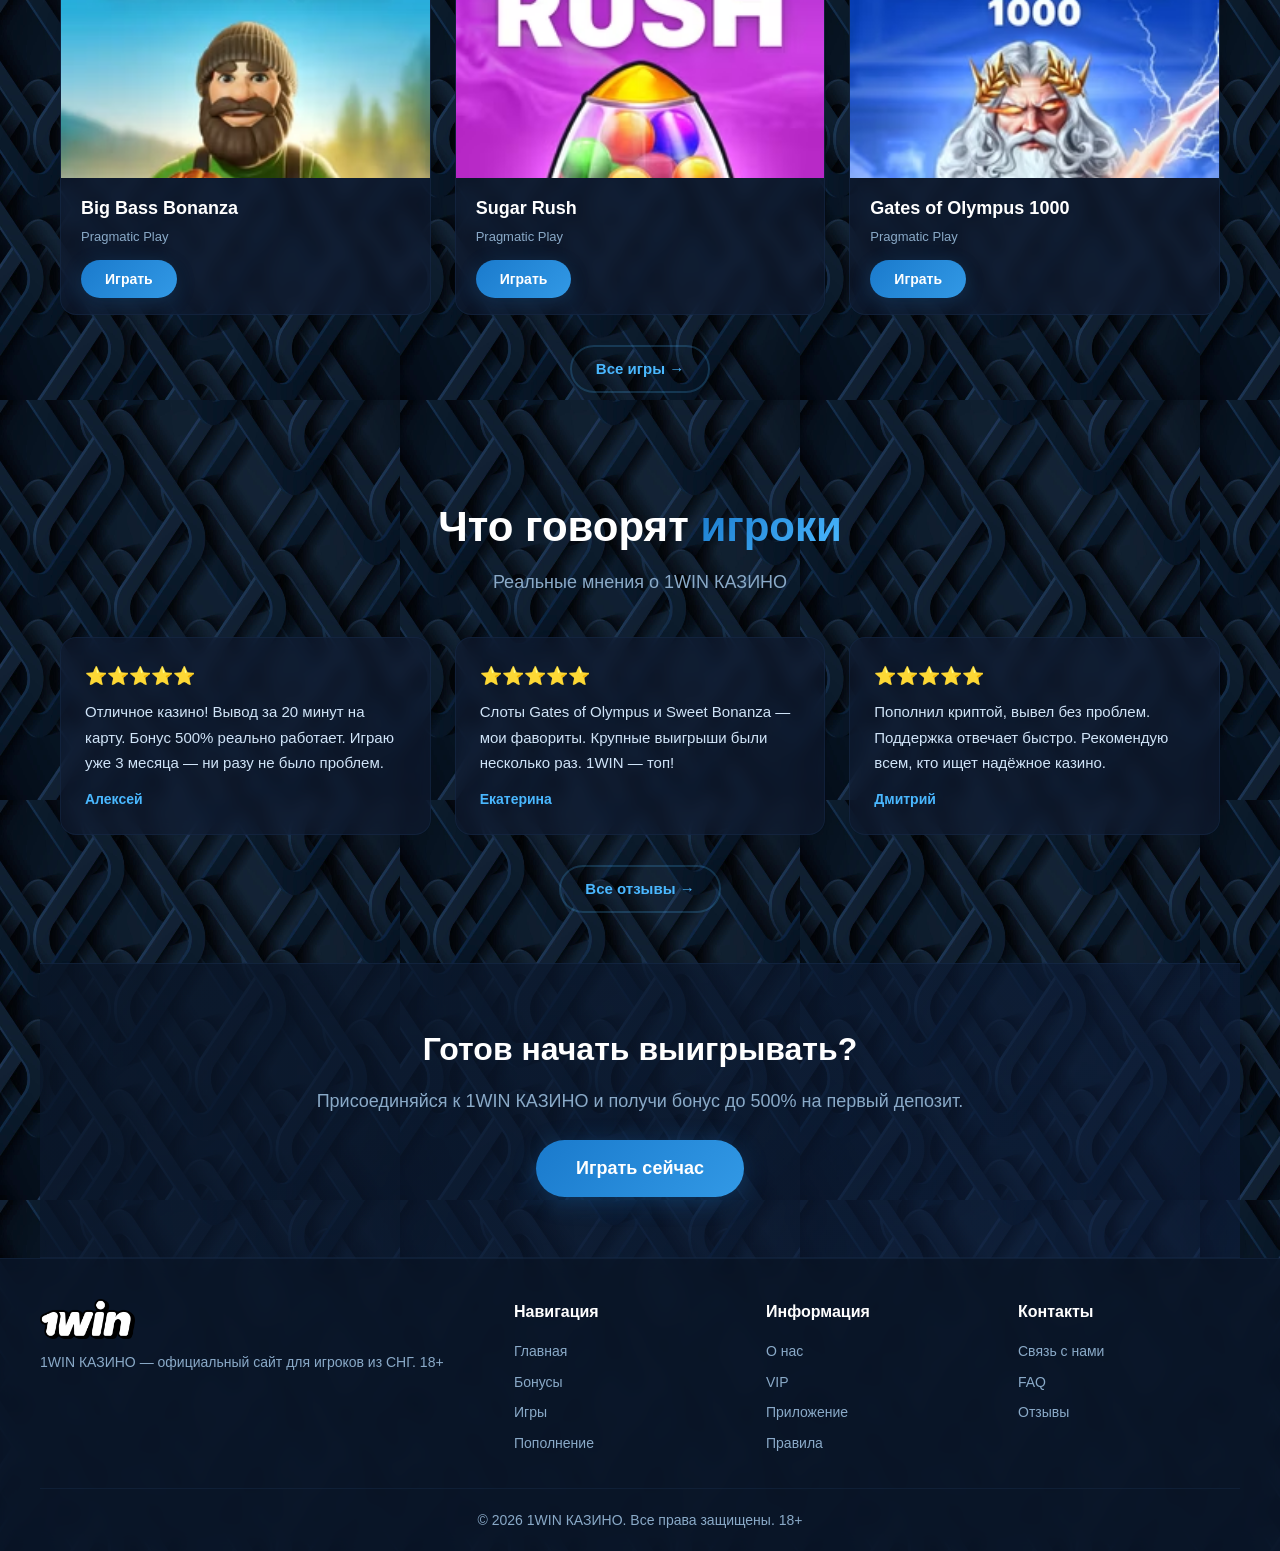
==== commit 62c729ca: "Update index.html" ====
--- a/index.html
+++ b/index.html
@@ -1,4 +1,3 @@
-
 <!DOCTYPE html>
 <html lang="ru">
 <head>
@@ -31,14 +30,15 @@
 
     <header>
         <div class="header-inner">
-            <a href="/" class="brand">
-                <img src="images/1win-logo.png" alt="1WIN КАЗИНО">
-                <span>1WIN <span>КАЗИНО</span></span>
-            </a>
-
-            <button class="burger-btn" id="burgerBtn" aria-label="Открыть меню">
-                <span></span><span></span><span></span>
-            </button>
+            <div class="brand-wrapper">
+                <a href="/" class="brand">
+                    <img src="images/1win-logo.png" alt="1WIN КАЗИНО">
+                    <span>1WIN <span>КАЗИНО</span></span>
+                </a>
+                <button class="burger-btn" id="burgerBtn" aria-label="Открыть меню">
+                    <span></span><span></span><span></span>
+                </button>
+            </div>
 
             <nav class="nav" id="desktopNav" style="display:none !important;"></nav>
 
@@ -49,20 +49,20 @@
         </div>
     </header>
 
-    <!-- ===== АККУРАТНОЕ ВЫПАДАЮЩЕЕ МЕНЮ ===== -->
+    <!-- ===== ВЫПАДАЮЩЕЕ МЕНЮ ===== -->
     <div class="mobile-menu" id="mobileMenu">
-        <a href="/" class="nav-link active"><span class="icon">🏠</span> Главная</a>
-        <a href="bonus.html" class="nav-link"><span class="icon">🎁</span> Бонусы</a>
-        <a href="games.html" class="nav-link"><span class="icon">🎰</span> Игры</a>
-        <a href="payment.html" class="nav-link"><span class="icon">💳</span> Пополнение</a>
-        <a href="app.html" class="nav-link"><span class="icon">📱</span> Приложение</a>
-        <a href="reviews.html" class="nav-link"><span class="icon">⭐</span> Отзывы</a>
-        <a href="about.html" class="nav-link"><span class="icon">ℹ️</span> О нас</a>
-        <a href="vip.html" class="nav-link"><span class="icon">👑</span> VIP</a>
-        <a href="blog.html" class="nav-link"><span class="icon">📝</span> Блог</a>
-        <a href="faq.html" class="nav-link"><span class="icon">❓</span> FAQ</a>
-        <a href="contacts.html" class="nav-link"><span class="icon">📞</span> Контакты</a>
-        <a href="rules.html" class="nav-link"><span class="icon">📋</span> Правила</a>
+        <a href="/" class="nav-link active">Главная</a>
+        <a href="bonus.html" class="nav-link">Бонусы</a>
+        <a href="games.html" class="nav-link">Игры</a>
+        <a href="payment.html" class="nav-link">Пополнение</a>
+        <a href="app.html" class="nav-link">Приложение</a>
+        <a href="reviews.html" class="nav-link">Отзывы</a>
+        <a href="about.html" class="nav-link">О нас</a>
+        <a href="vip.html" class="nav-link">VIP</a>
+        <a href="blog.html" class="nav-link">Блог</a>
+        <a href="faq.html" class="nav-link">FAQ</a>
+        <a href="contacts.html" class="nav-link">Контакты</a>
+        <a href="rules.html" class="nav-link">Правила</a>
     </div>
 
     <main>
--- a/style.css
+++ b/style.css
@@ -1,5 +1,5 @@
 /* =============================================
-   1WIN КАЗИНО — АККУРАТНОЕ ВЫПАДАЮЩЕЕ МЕНЮ
+   1WIN КАЗИНО — МЕНЮ ПОД КНОПКОЙ
    ============================================= */
 
 * {
@@ -101,7 +101,7 @@
 .brand img { height: 40px; width: auto; }
 .brand span span { color: var(--accent-light); }
 
-/* ===== БУРГЕР-МЕНЮ (АККУРАТНЫЙ) ===== */
+/* ===== БУРГЕР-КНОПКА ===== */
 .burger-btn {
     display: flex;
     flex-direction: column;
@@ -141,32 +141,32 @@
     display: none !important;
 }
 
-/* ===== ВЫПАДАЮЩЕЕ МЕНЮ (АККУРАТНОЕ) ===== */
+/* ===== ВЫПАДАЮЩЕЕ МЕНЮ (ПОД КНОПКОЙ, БЕЗ ИКОНОК) ===== */
 .mobile-menu {
     display: none;
     position: fixed;
     top: 70px;
-    right: 20px;
-    width: 260px;
+    left: 50%;
+    transform: translateX(-50%) translateY(-10px) scale(0.95);
+    width: 220px;
     max-height: calc(100vh - 90px);
     overflow-y: auto;
     background: rgba(10, 22, 40, 0.97);
     backdrop-filter: blur(20px);
     border: 1px solid var(--border-glow);
-    border-radius: 16px;
-    padding: 10px 0;
+    border-radius: 14px;
+    padding: 8px 0;
     flex-direction: column;
     gap: 2px;
     z-index: 999;
-    transform: translateY(-10px) scale(0.95);
     opacity: 0;
     transition: all 0.25s cubic-bezier(0.4, 0, 0.2, 1);
-    box-shadow: 0 20px 60px rgba(0, 0, 0, 0.6);
+    box-shadow: 0 20px 60px rgba(0, 0, 0, 0.5);
 }
 
 .mobile-menu.open {
     display: flex;
-    transform: translateY(0) scale(1);
+    transform: translateX(-50%) translateY(0) scale(1);
     opacity: 1;
 }
 
@@ -174,20 +174,12 @@
     font-size: 14px;
     font-weight: 500;
     padding: 10px 18px;
-    border-radius: 8px;
+    border-radius: 6px;
     color: var(--text-muted);
     transition: all 0.2s ease;
-    display: flex;
-    align-items: center;
-    gap: 10px;
+    text-align: center;
     border: none;
-}
-
-.mobile-menu .nav-link .icon {
-    font-size: 18px;
-    width: 28px;
-    text-align: center;
-    flex-shrink: 0;
+    background: transparent;
 }
 
 .mobile-menu .nav-link:hover {
@@ -542,9 +534,8 @@
     .burger-btn span { height: 2px; }
     .header-actions .btn { padding: 6px 14px; font-size: 12px; }
     .header-actions .btn.ghost { display: none; }
-    .mobile-menu { width: 220px; right: 10px; top: 60px; }
+    .mobile-menu { width: 200px; top: 60px; }
     .mobile-menu .nav-link { font-size: 13px; padding: 8px 14px; }
-    .mobile-menu .nav-link .icon { font-size: 16px; width: 24px; }
     .hero { padding: 30px 20px 60px; }
     .hero-title { font-size: 32px; }
     .stats { grid-template-columns: 1fr 1fr; padding: 20px; }
@@ -565,5 +556,5 @@
     .stats { grid-template-columns: 1fr 1fr; gap: 12px; padding: 16px; }
     .stats span { font-size: 20px; }
     .game-card img { height: 140px; }
-    .mobile-menu { width: 200px; right: 8px; }
-}
+    .mobile-menu { width: 180px; }
+}
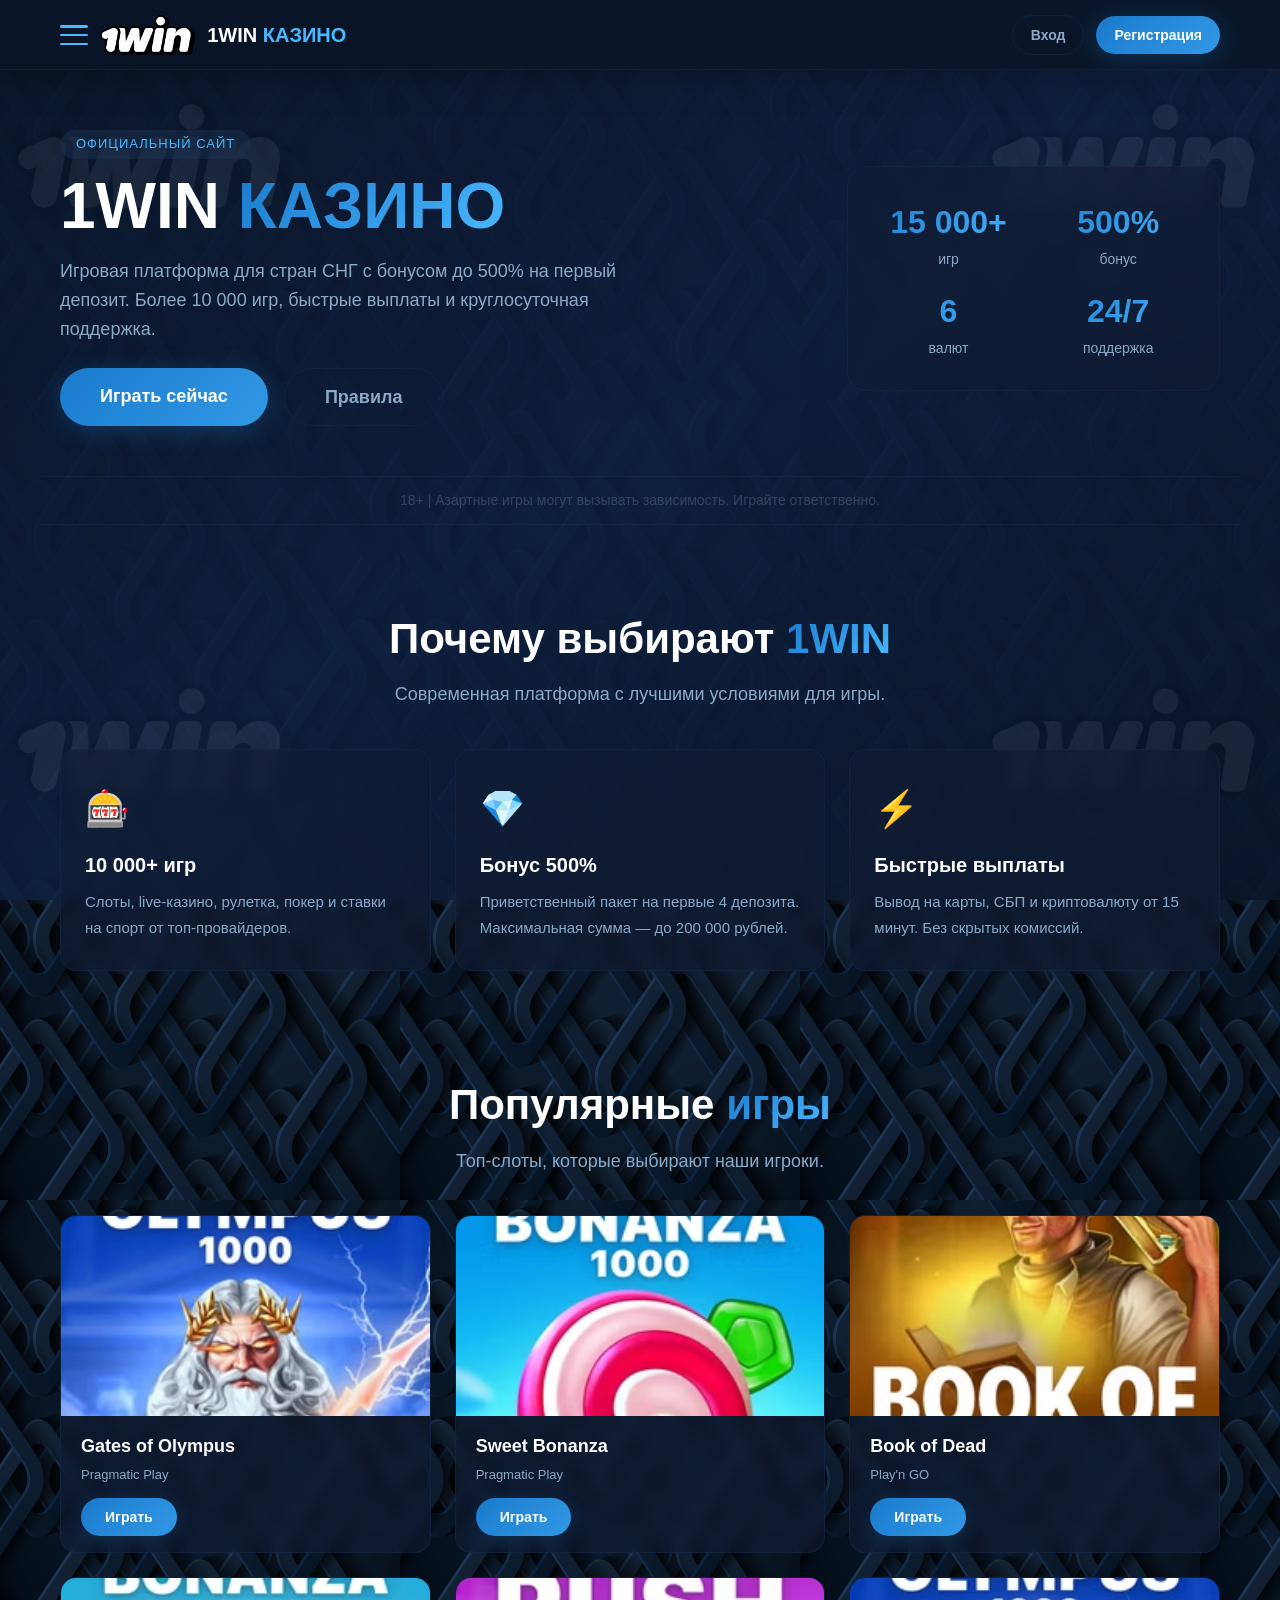
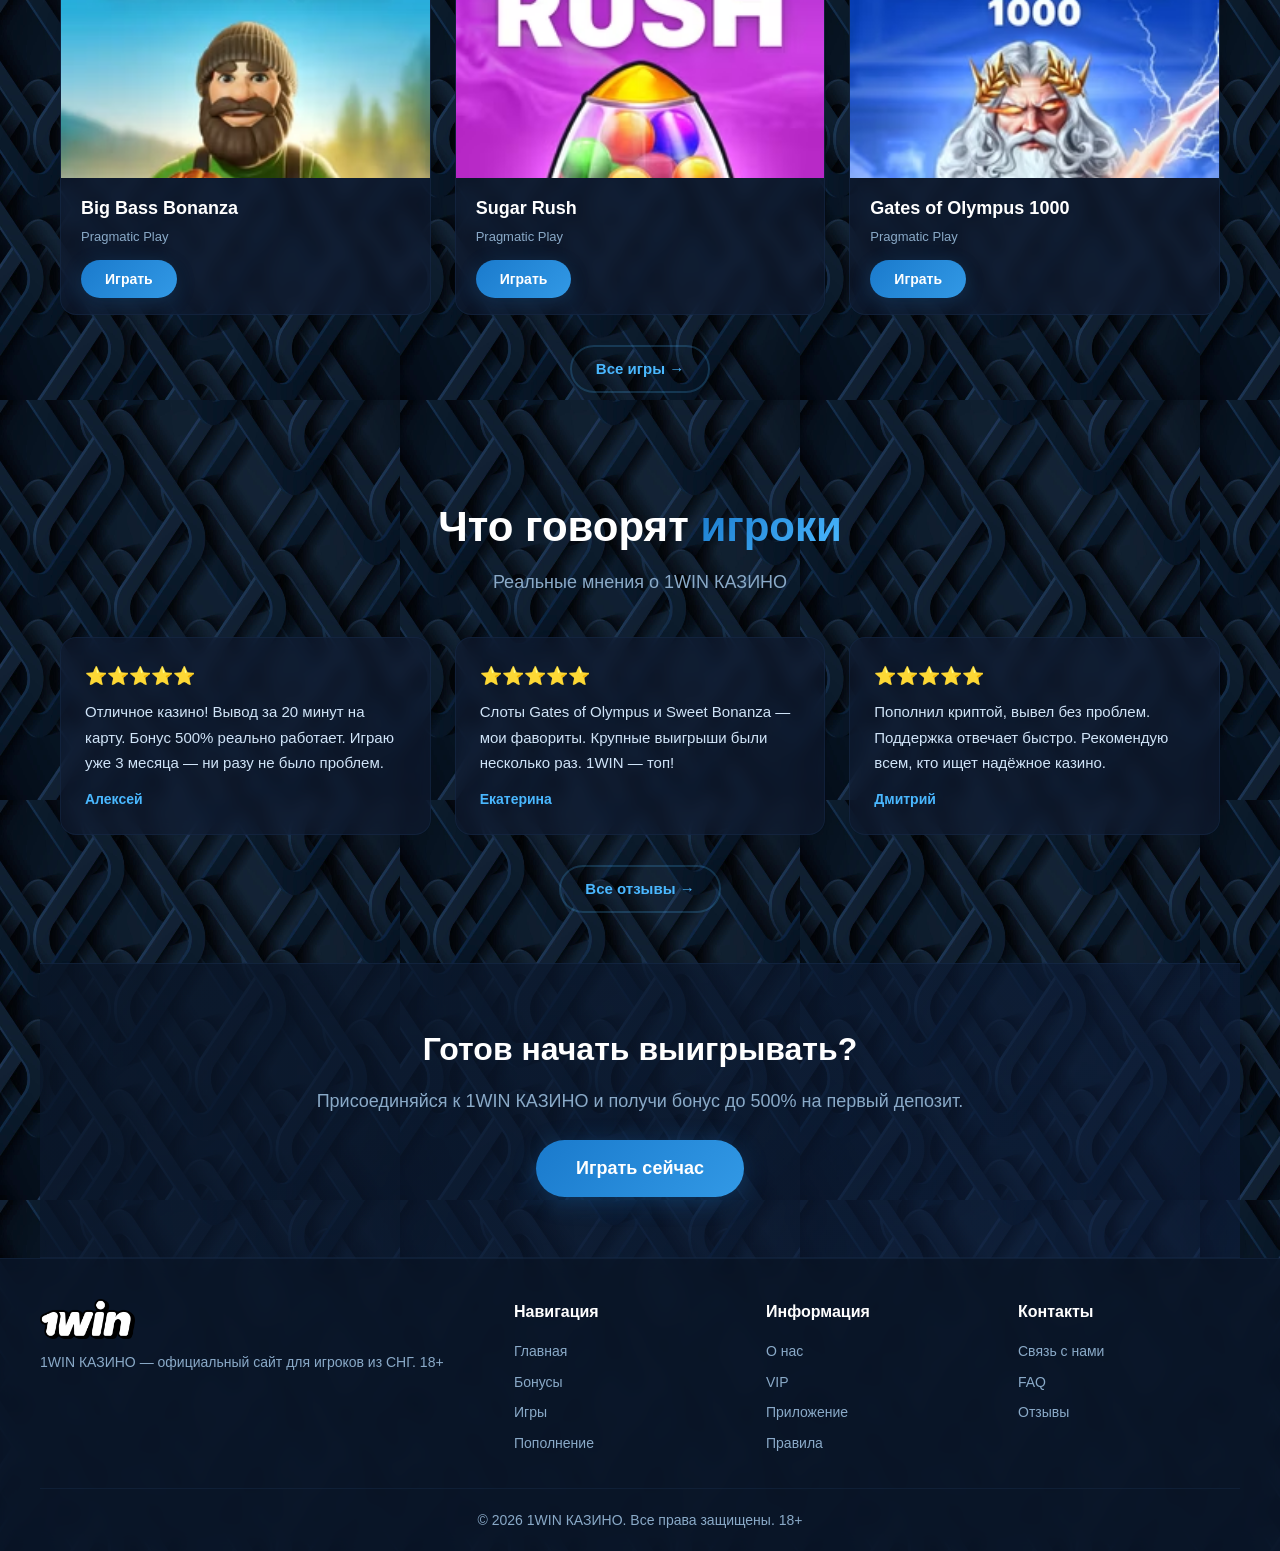
==== commit 2fafd136: "Update index.html" ====
--- a/index.html
+++ b/index.html
@@ -31,13 +31,13 @@
     <header>
         <div class="header-inner">
             <div class="brand-wrapper">
+                <button class="burger-btn" id="burgerBtn" aria-label="Открыть меню">
+                    <span></span><span></span><span></span>
+                </button>
                 <a href="/" class="brand">
                     <img src="images/1win-logo.png" alt="1WIN КАЗИНО">
                     <span>1WIN <span>КАЗИНО</span></span>
                 </a>
-                <button class="burger-btn" id="burgerBtn" aria-label="Открыть меню">
-                    <span></span><span></span><span></span>
-                </button>
             </div>
 
             <nav class="nav" id="desktopNav" style="display:none !important;"></nav>
@@ -49,7 +49,7 @@
         </div>
     </header>
 
-    <!-- ===== ВЫПАДАЮЩЕЕ МЕНЮ ===== -->
+    <!-- ===== МАЛЕНЬКОЕ ОКОШКО МЕНЮ ===== -->
     <div class="mobile-menu" id="mobileMenu">
         <a href="/" class="nav-link active">Главная</a>
         <a href="bonus.html" class="nav-link">Бонусы</a>
@@ -169,11 +169,12 @@
     </div>
 
     <script>
-        // ===== БУРГЕР-МЕНЮ =====
+        // ===== БУРГЕР-МЕНЮ (МАЛЕНЬКОЕ ОКОШКО) =====
         const burgerBtn = document.getElementById('burgerBtn');
         const mobileMenu = document.getElementById('mobileMenu');
 
-        burgerBtn.addEventListener('click', function() {
+        burgerBtn.addEventListener('click', function(e) {
+            e.stopPropagation();
             this.classList.toggle('active');
             mobileMenu.classList.toggle('open');
         });
--- a/style.css
+++ b/style.css
@@ -1,5 +1,5 @@
 /* =============================================
-   1WIN КАЗИНО — МЕНЮ ПОД КНОПКОЙ
+   1WIN КАЗИНО — МАЛЕНЬКОЕ ВЫПАДАЮЩЕЕ ОКОШКО
    ============================================= */
 
 * {
@@ -88,6 +88,14 @@
     height: 70px;
 }
 
+/* ===== БРЕНД + БУРГЕР ===== */
+.brand-wrapper {
+    display: flex;
+    align-items: center;
+    gap: 12px;
+    flex-shrink: 0;
+}
+
 .brand {
     display: flex;
     align-items: center;
@@ -95,7 +103,6 @@
     font-size: 20px;
     font-weight: 800;
     color: var(--text-white);
-    flex-shrink: 0;
 }
 
 .brand img { height: 40px; width: auto; }
@@ -112,7 +119,6 @@
     border: none;
     cursor: pointer;
     padding: 0;
-    margin-left: 12px;
     z-index: 1001;
 }
 
@@ -141,16 +147,13 @@
     display: none !important;
 }
 
-/* ===== ВЫПАДАЮЩЕЕ МЕНЮ (ПОД КНОПКОЙ, БЕЗ ИКОНОК) ===== */
+/* ===== МАЛЕНЬКОЕ ВЫПАДАЮЩЕЕ ОКОШКО ===== */
 .mobile-menu {
     display: none;
     position: fixed;
     top: 70px;
-    left: 50%;
-    transform: translateX(-50%) translateY(-10px) scale(0.95);
+    left: 20px;
     width: 220px;
-    max-height: calc(100vh - 90px);
-    overflow-y: auto;
     background: rgba(10, 22, 40, 0.97);
     backdrop-filter: blur(20px);
     border: 1px solid var(--border-glow);
@@ -159,25 +162,26 @@
     flex-direction: column;
     gap: 2px;
     z-index: 999;
+    box-shadow: 0 20px 60px rgba(0, 0, 0, 0.5);
+    transform: translateY(-10px) scale(0.95);
     opacity: 0;
     transition: all 0.25s cubic-bezier(0.4, 0, 0.2, 1);
-    box-shadow: 0 20px 60px rgba(0, 0, 0, 0.5);
 }
 
 .mobile-menu.open {
     display: flex;
-    transform: translateX(-50%) translateY(0) scale(1);
+    transform: translateY(0) scale(1);
     opacity: 1;
 }
 
 .mobile-menu .nav-link {
     font-size: 14px;
     font-weight: 500;
-    padding: 10px 18px;
+    padding: 10px 16px;
     border-radius: 6px;
     color: var(--text-muted);
     transition: all 0.2s ease;
-    text-align: center;
+    text-align: left;
     border: none;
     background: transparent;
 }
@@ -532,9 +536,10 @@
     .brand span { font-size: 16px; }
     .burger-btn { width: 24px; height: 17px; }
     .burger-btn span { height: 2px; }
+    .brand-wrapper { gap: 8px; }
     .header-actions .btn { padding: 6px 14px; font-size: 12px; }
     .header-actions .btn.ghost { display: none; }
-    .mobile-menu { width: 200px; top: 60px; }
+    .mobile-menu { top: 60px; left: 12px; width: 200px; }
     .mobile-menu .nav-link { font-size: 13px; padding: 8px 14px; }
     .hero { padding: 30px 20px 60px; }
     .hero-title { font-size: 32px; }
@@ -556,5 +561,5 @@
     .stats { grid-template-columns: 1fr 1fr; gap: 12px; padding: 16px; }
     .stats span { font-size: 20px; }
     .game-card img { height: 140px; }
-    .mobile-menu { width: 180px; }
-}
+    .mobile-menu { left: 10px; width: 180px; }
+}
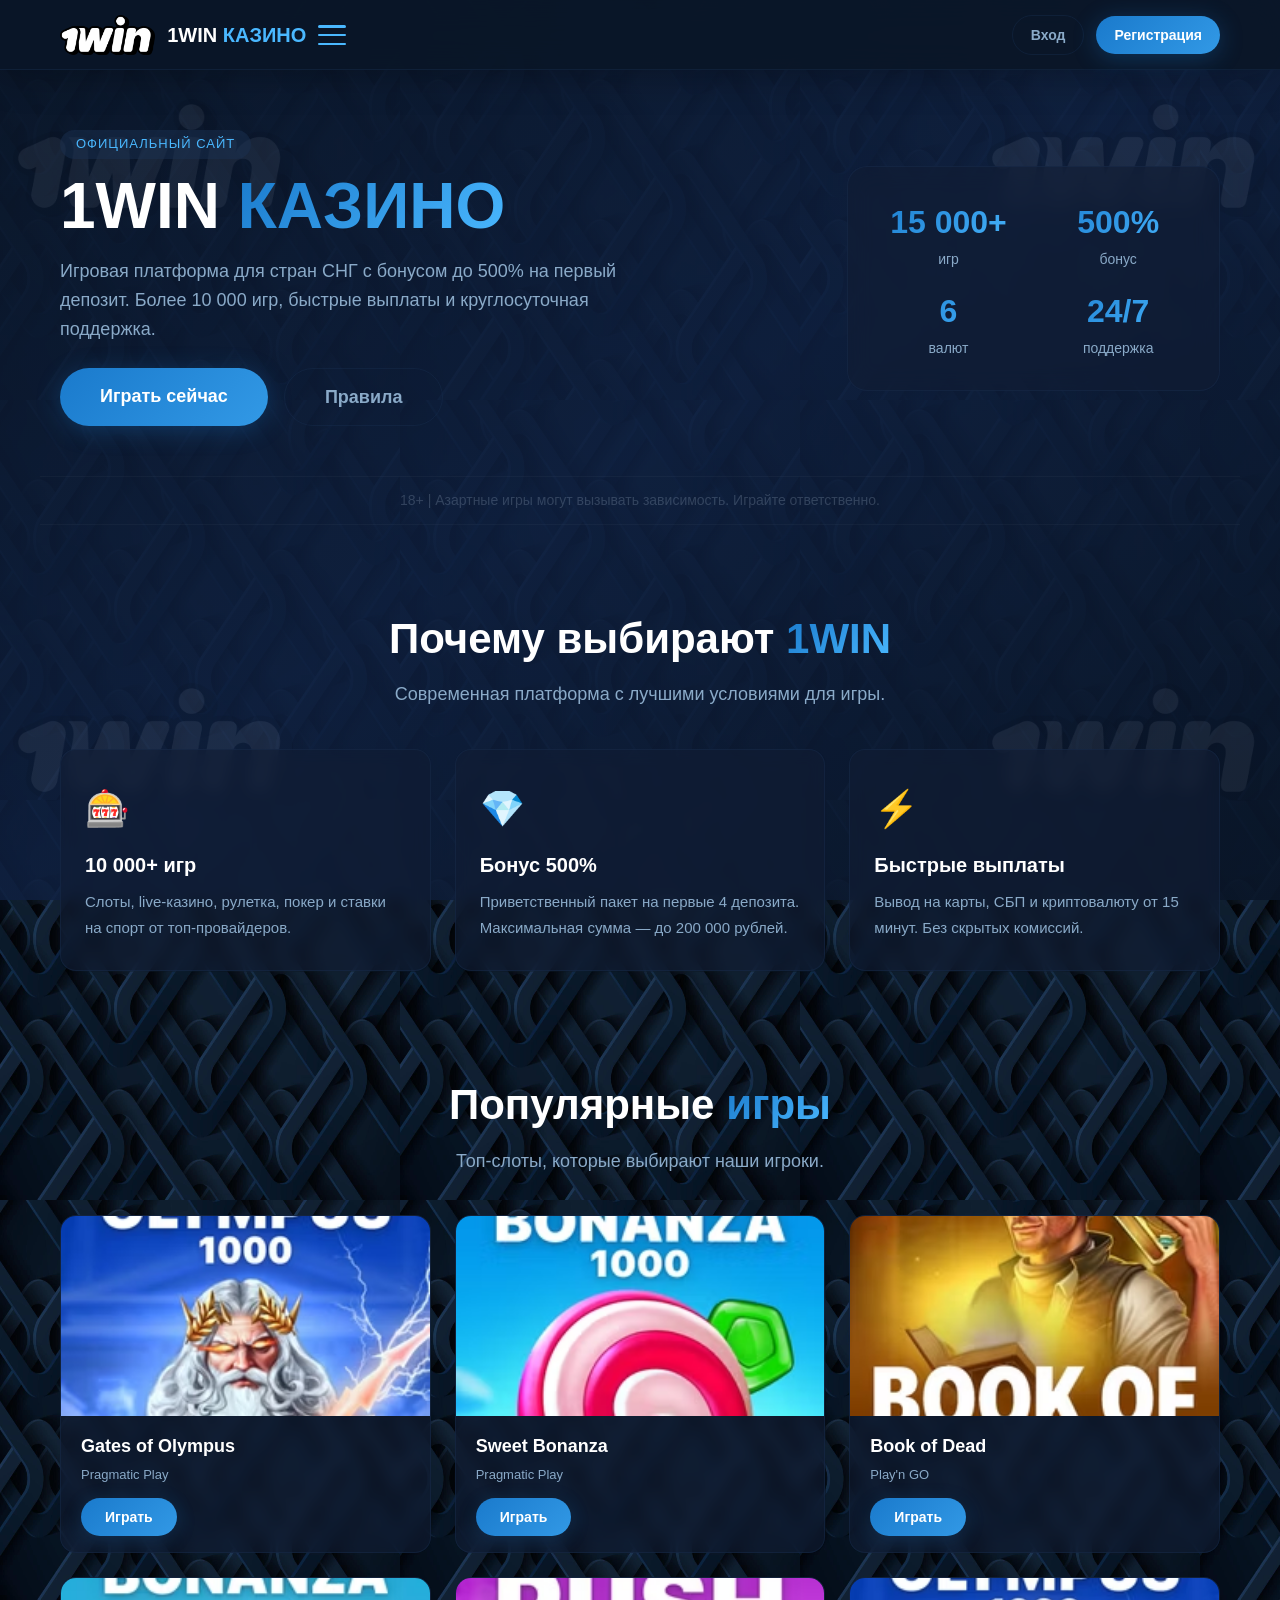
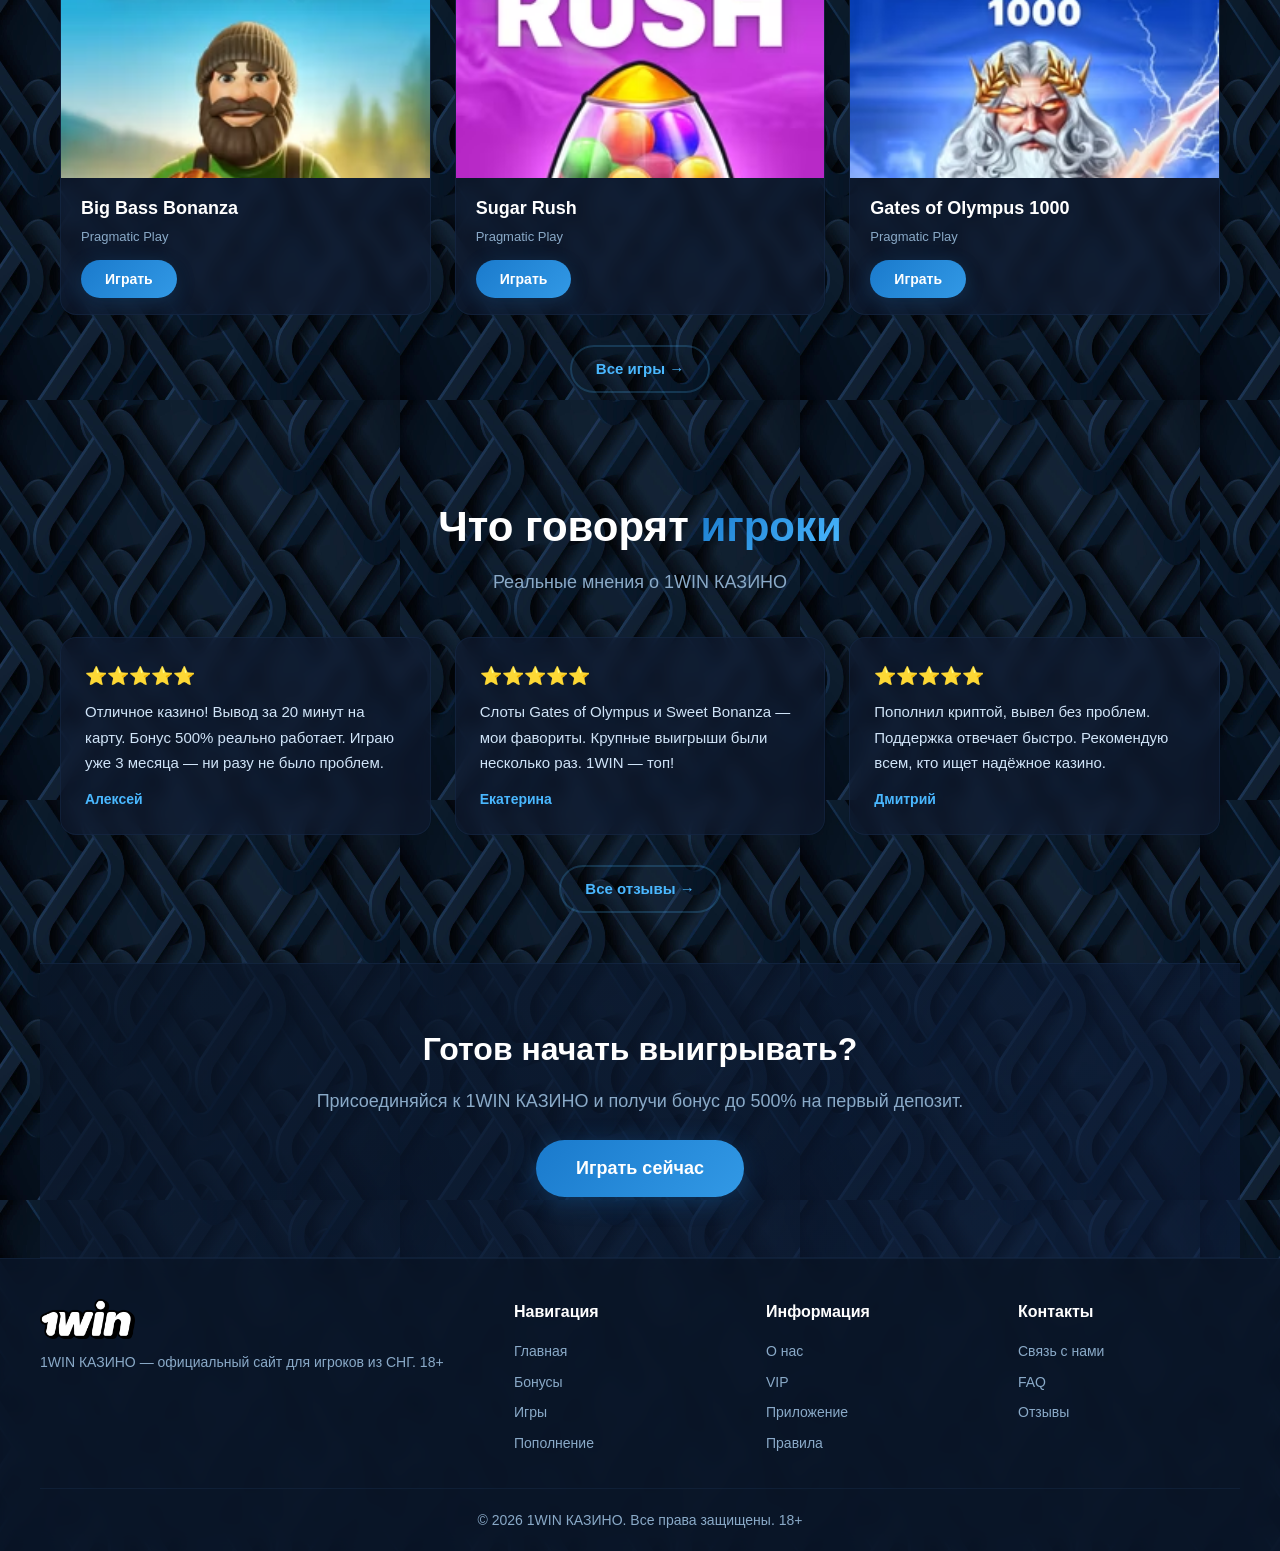
==== commit 97b0053d: "Update index.html" ====
--- a/index.html
+++ b/index.html
@@ -31,13 +31,13 @@
     <header>
         <div class="header-inner">
             <div class="brand-wrapper">
-                <button class="burger-btn" id="burgerBtn" aria-label="Открыть меню">
-                    <span></span><span></span><span></span>
-                </button>
                 <a href="/" class="brand">
                     <img src="images/1win-logo.png" alt="1WIN КАЗИНО">
                     <span>1WIN <span>КАЗИНО</span></span>
                 </a>
+                <button class="burger-btn" id="burgerBtn" aria-label="Открыть меню">
+                    <span></span><span></span><span></span>
+                </button>
             </div>
 
             <nav class="nav" id="desktopNav" style="display:none !important;"></nav>
@@ -49,7 +49,7 @@
         </div>
     </header>
 
-    <!-- ===== МАЛЕНЬКОЕ ОКОШКО МЕНЮ ===== -->
+    <!-- ===== КВАДРАТНОЕ ОКОШКО МЕНЮ ===== -->
     <div class="mobile-menu" id="mobileMenu">
         <a href="/" class="nav-link active">Главная</a>
         <a href="bonus.html" class="nav-link">Бонусы</a>
@@ -169,7 +169,7 @@
     </div>
 
     <script>
-        // ===== БУРГЕР-МЕНЮ (МАЛЕНЬКОЕ ОКОШКО) =====
+        // ===== КВАДРАТНОЕ ОКОШКО МЕНЮ =====
         const burgerBtn = document.getElementById('burgerBtn');
         const mobileMenu = document.getElementById('mobileMenu');
 
@@ -179,7 +179,6 @@
             mobileMenu.classList.toggle('open');
         });
 
-        // Закрываем меню при клике на ссылку
         document.querySelectorAll('.mobile-menu .nav-link').forEach(link => {
             link.addEventListener('click', function() {
                 burgerBtn.classList.remove('active');
@@ -187,7 +186,6 @@
             });
         });
 
-        // Закрываем меню при клике вне его
         document.addEventListener('click', function(e) {
             if (!e.target.closest('.mobile-menu') && !e.target.closest('.burger-btn')) {
                 burgerBtn.classList.remove('active');
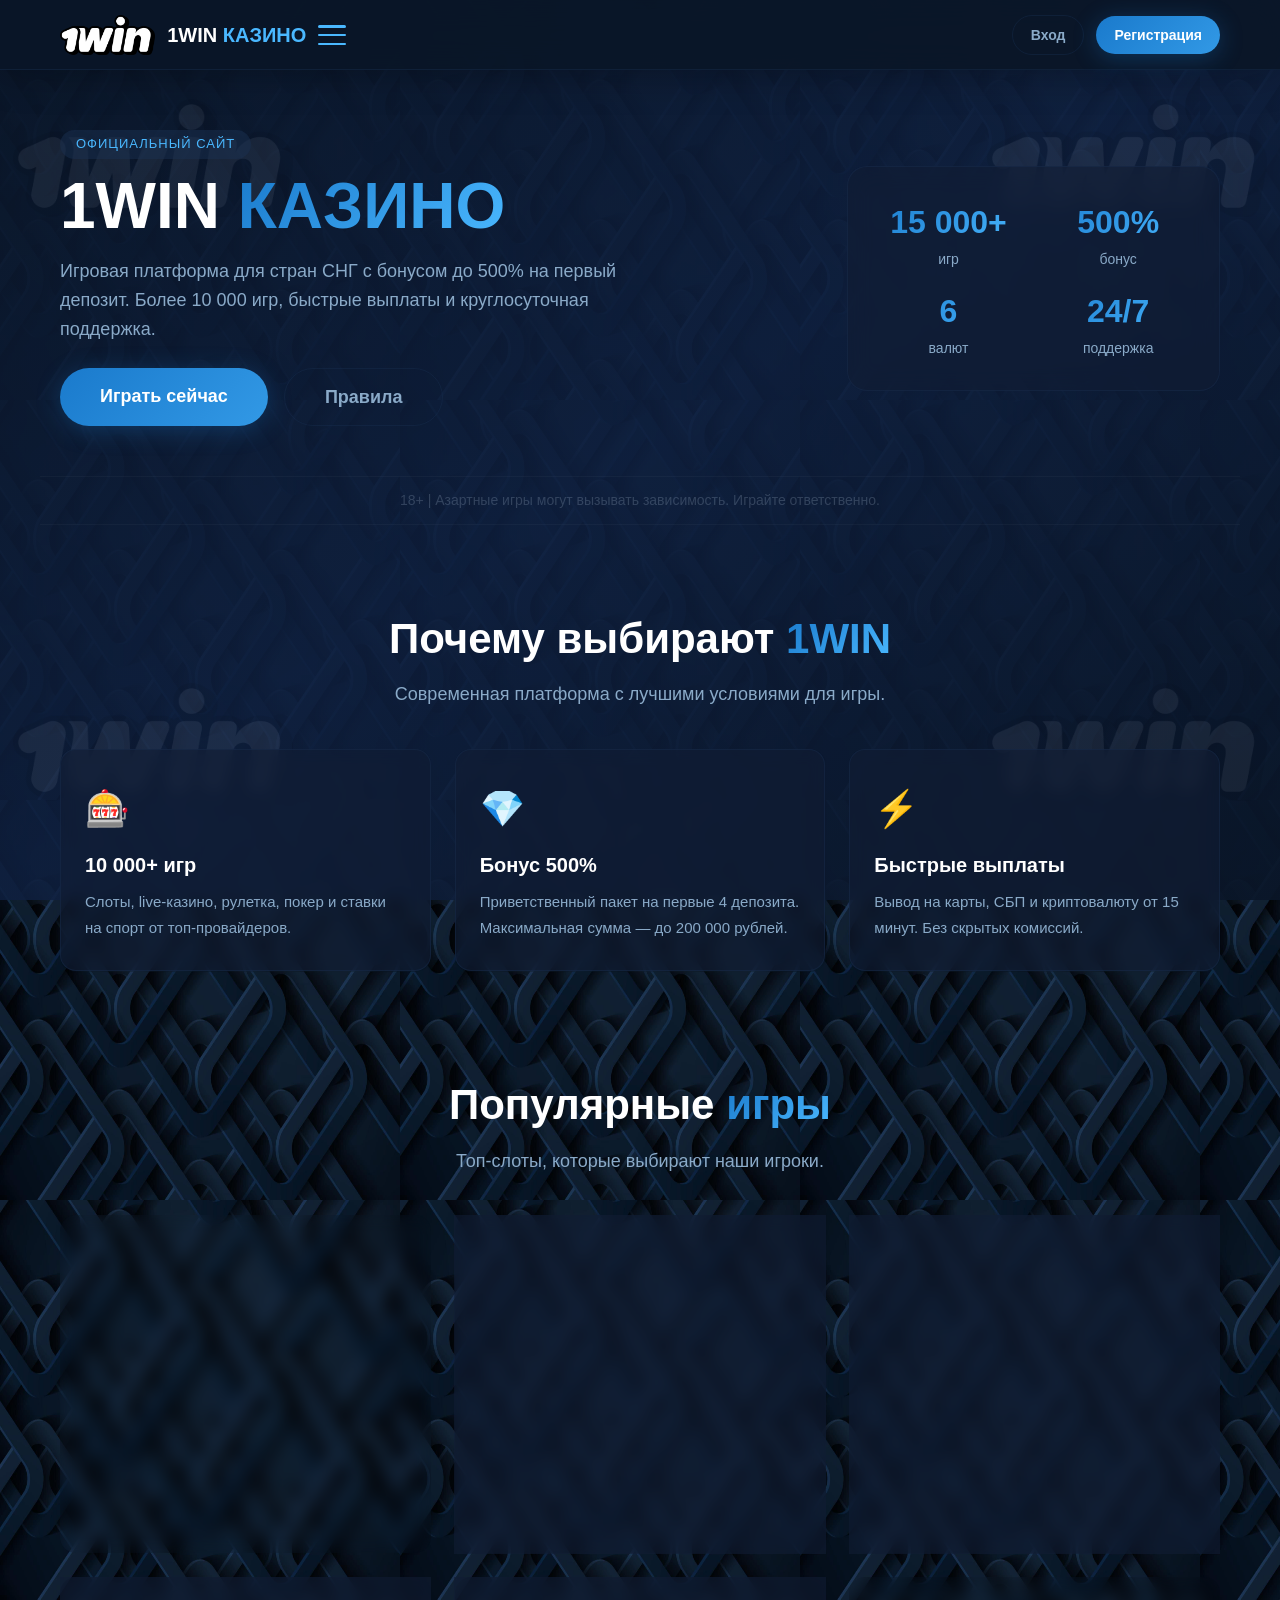
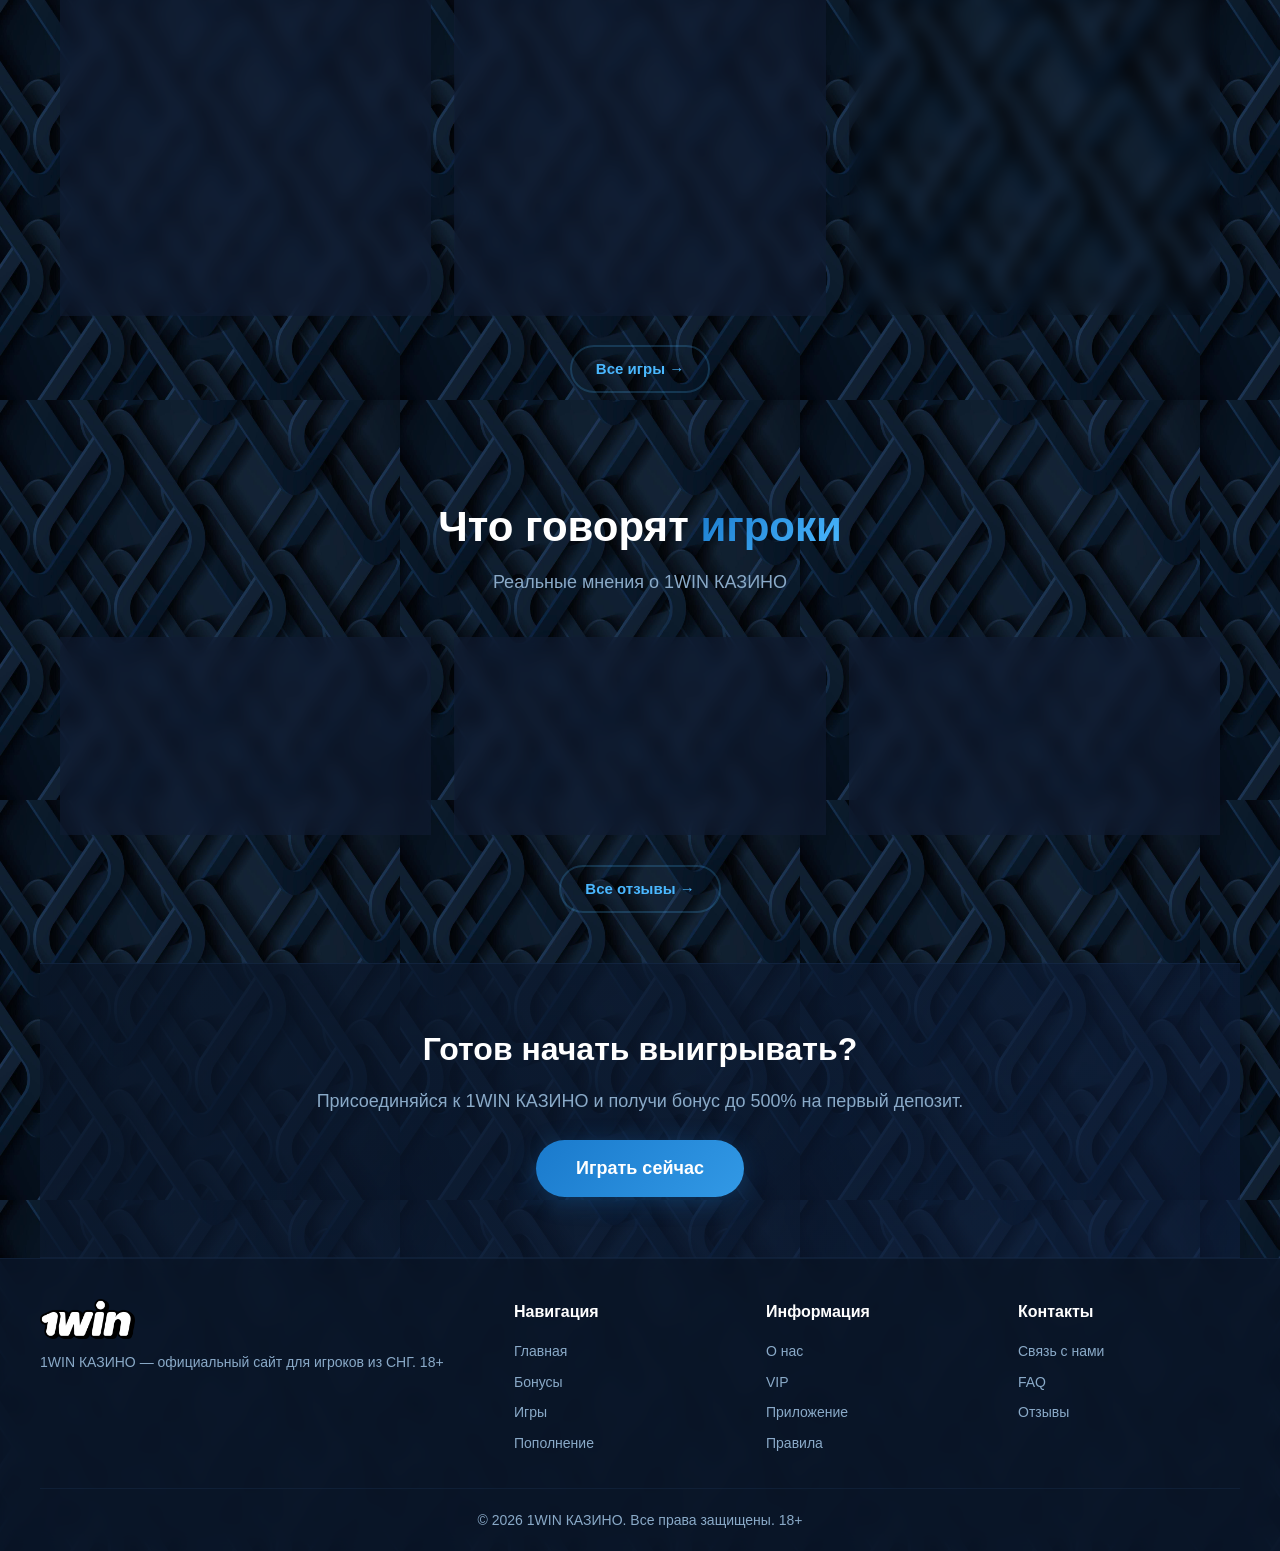
==== commit e750268e: "Update index.html" ====
--- a/index.html
+++ b/index.html
@@ -9,6 +9,19 @@
     <link rel="icon" type="image/x-icon" href="images/favicon.ico">
     <link rel="stylesheet" href="style.css">
 
+<!-- Yandex.Metrika counter -->
+<script type="text/javascript">
+    (function(m,e,t,r,i,k,a){
+        m[i]=m[i]||function(){(m[i].a=m[i].a||[]).push(arguments)};
+        m[i].l=1*new Date();
+        for (var j = 0; j < document.scripts.length; j++) {if (document.scripts[j].src === r) { return; }}
+        k=e.createElement(t),a=e.getElementsByTagName(t)[0],k.async=1,k.src=r,a.parentNode.insertBefore(k,a)
+    })(window, document,'script','https://mc.yandex.ru/metrika/tag.js?id=111801943', 'ym');
+
+    ym(111801943, 'init', {ssr:true, webvisor:true, clickmap:true, ecommerce:"dataLayer", referrer: document.referrer, url: location.href, accurateTrackBounce:true, trackLinks:true});
+</script>
+<noscript><div><img src="https://mc.yandex.ru/watch/111801943" style="position:absolute; left:-9999px;" alt="" /></div></noscript>
+<!-- /Yandex.Metrika counter -->
     <script type="text/javascript">
         (function(m,e,t,r,i,k,a){
             m[i]=m[i]||function(){(m[i].a=m[i].a||[]).push(arguments)};
--- a/style.css
+++ b/style.css
@@ -1,5 +1,5 @@
 /* =============================================
-   1WIN КАЗИНО — МАЛЕНЬКОЕ ВЫПАДАЮЩЕЕ ОКОШКО
+   1WIN КАЗИНО — МЕНЮ БЕЗ ФОНА
    ============================================= */
 
 * {
@@ -47,7 +47,6 @@
 a { text-decoration: none; color: inherit; }
 img { max-width: 100%; display: block; }
 
-/* ===== ФОН С МЕДВЕДЯМИ ===== */
 .bear-background { position: fixed; top: 0; left: 0; width: 100%; height: 100%; z-index: -1; }
 .bear-glow-1, .bear-glow-2, .bear-glow-3, .bear-glow-4 {
     position: fixed;
@@ -64,7 +63,6 @@
 .bear-glow-3 { bottom: 2%; left: 1%; width: 280px; height: 280px; }
 .bear-glow-4 { bottom: 2%; right: 1%; width: 280px; height: 280px; }
 
-/* ===== ХЕДЕР ===== */
 header {
     position: fixed;
     top: 0;
@@ -88,7 +86,6 @@
     height: 70px;
 }
 
-/* ===== БРЕНД + БУРГЕР ===== */
 .brand-wrapper {
     display: flex;
     align-items: center;
@@ -108,7 +105,6 @@
 .brand img { height: 40px; width: auto; }
 .brand span span { color: var(--accent-light); }
 
-/* ===== БУРГЕР-КНОПКА ===== */
 .burger-btn {
     display: flex;
     flex-direction: column;
@@ -142,35 +138,34 @@
     transform: translateY(-8.5px) rotate(-45deg);
 }
 
-/* ===== ДЕСКТОПНАЯ НАВИГАЦИЯ (СКРЫТА) ===== */
 .nav {
     display: none !important;
 }
 
-/* ===== МАЛЕНЬКОЕ ВЫПАДАЮЩЕЕ ОКОШКО ===== */
+/* ===== МЕНЮ БЕЗ ФОНА ===== */
 .mobile-menu {
     display: none;
     position: fixed;
-    top: 70px;
-    left: 20px;
+    top: 72px;
+    left: 50%;
+    transform: translateX(-50%);
     width: 220px;
-    background: rgba(10, 22, 40, 0.97);
-    backdrop-filter: blur(20px);
-    border: 1px solid var(--border-glow);
-    border-radius: 14px;
+    background: transparent;
+    border: 1px solid var(--border-glow);
+    border-radius: 12px;
     padding: 8px 0;
     flex-direction: column;
     gap: 2px;
     z-index: 999;
     box-shadow: 0 20px 60px rgba(0, 0, 0, 0.5);
-    transform: translateY(-10px) scale(0.95);
+    transform: translateX(-50%) translateY(-10px) scale(0.95);
     opacity: 0;
     transition: all 0.25s cubic-bezier(0.4, 0, 0.2, 1);
 }
 
 .mobile-menu.open {
     display: flex;
-    transform: translateY(0) scale(1);
+    transform: translateX(-50%) translateY(0) scale(1);
     opacity: 1;
 }
 
@@ -181,18 +176,19 @@
     border-radius: 6px;
     color: var(--text-muted);
     transition: all 0.2s ease;
-    text-align: left;
+    text-align: center;
     border: none;
-    background: transparent;
+    background: rgba(10, 22, 40, 0.85);
+    backdrop-filter: blur(10px);
 }
 
 .mobile-menu .nav-link:hover {
-    background: rgba(74, 184, 255, 0.06);
+    background: rgba(74, 184, 255, 0.15);
     color: var(--accent-light);
 }
 
 .mobile-menu .nav-link.active {
-    background: rgba(74, 184, 255, 0.08);
+    background: rgba(74, 184, 255, 0.2);
     color: var(--accent-light);
     font-weight: 600;
 }
@@ -527,7 +523,6 @@
     color: var(--text-white);
 }
 
-/* ===== АДАПТИВ ===== */
 @media (max-width: 768px) {
     body { padding-top: 60px; }
     header { height: 60px; }
@@ -539,7 +534,7 @@
     .brand-wrapper { gap: 8px; }
     .header-actions .btn { padding: 6px 14px; font-size: 12px; }
     .header-actions .btn.ghost { display: none; }
-    .mobile-menu { top: 60px; left: 12px; width: 200px; }
+    .mobile-menu { top: 62px; width: 200px; }
     .mobile-menu .nav-link { font-size: 13px; padding: 8px 14px; }
     .hero { padding: 30px 20px 60px; }
     .hero-title { font-size: 32px; }
@@ -561,5 +556,5 @@
     .stats { grid-template-columns: 1fr 1fr; gap: 12px; padding: 16px; }
     .stats span { font-size: 20px; }
     .game-card img { height: 140px; }
-    .mobile-menu { left: 10px; width: 180px; }
-}
+    .mobile-menu { width: 180px; }
+}
